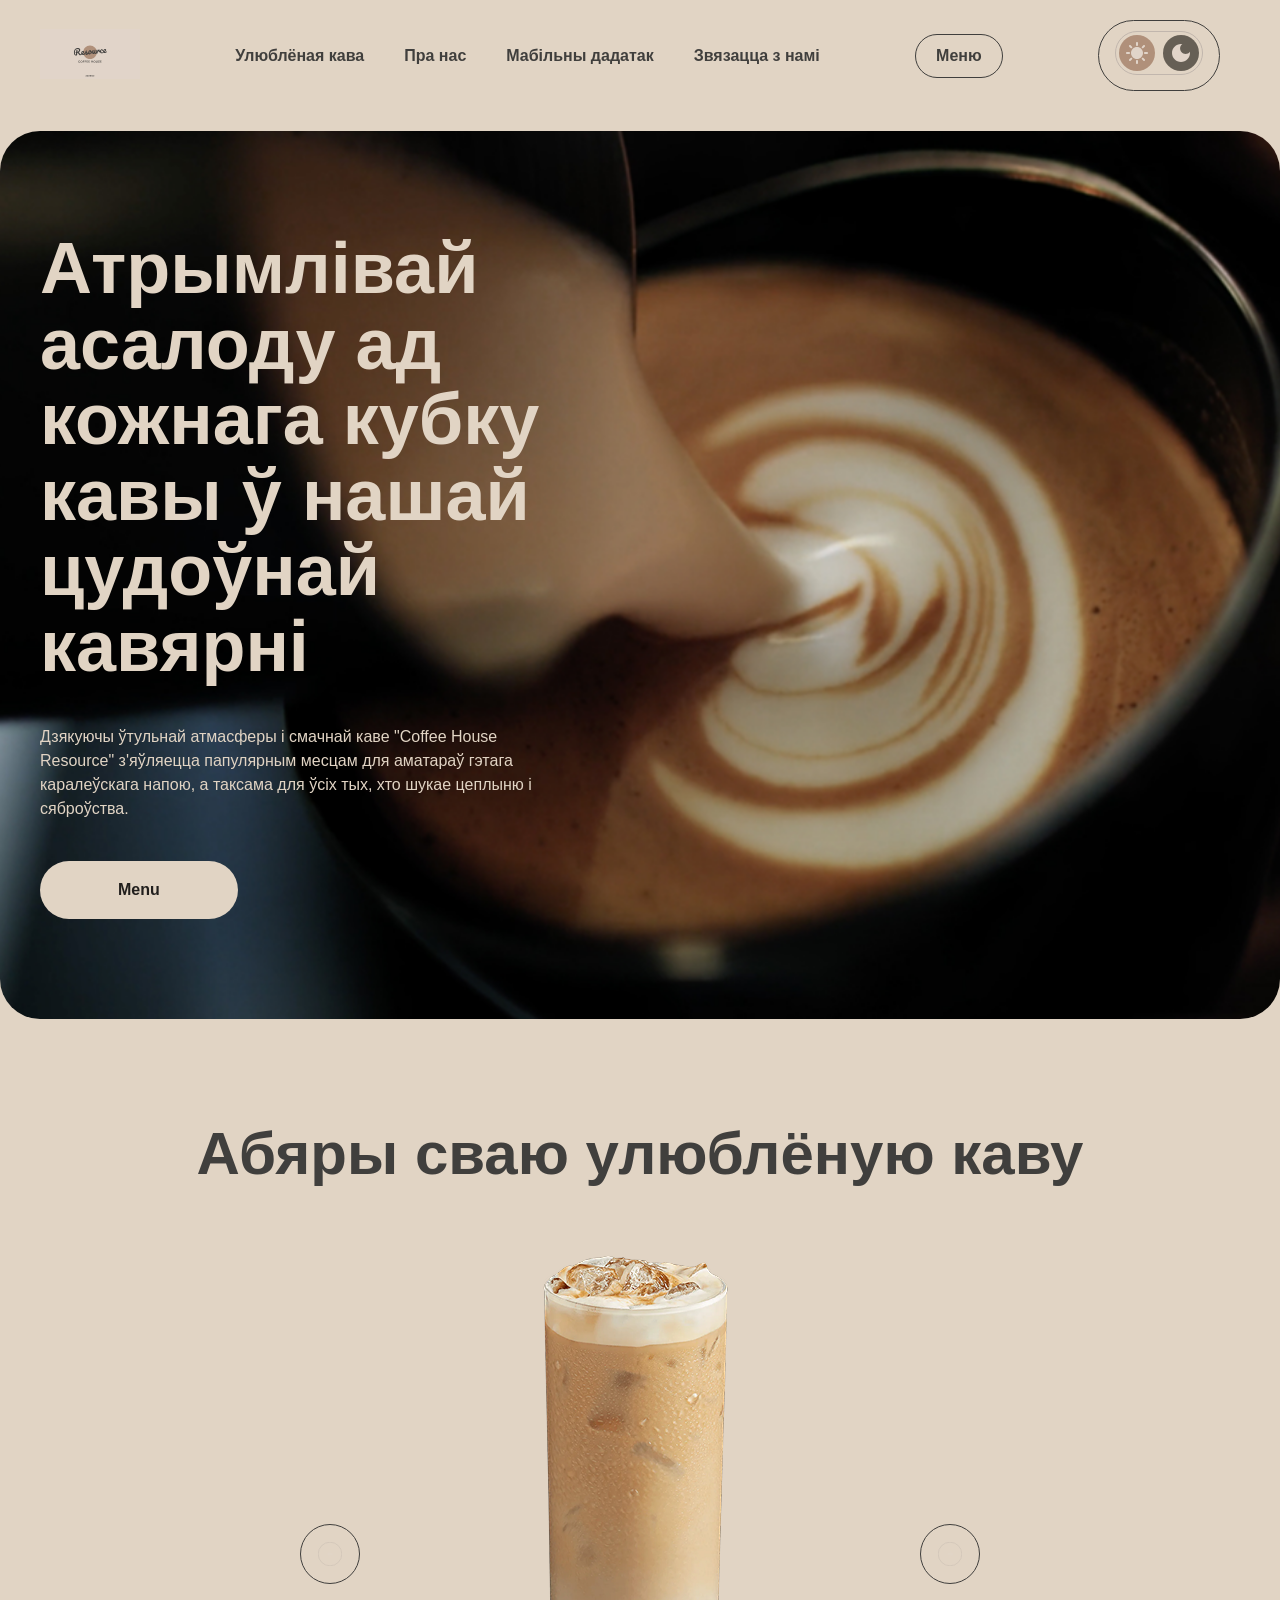
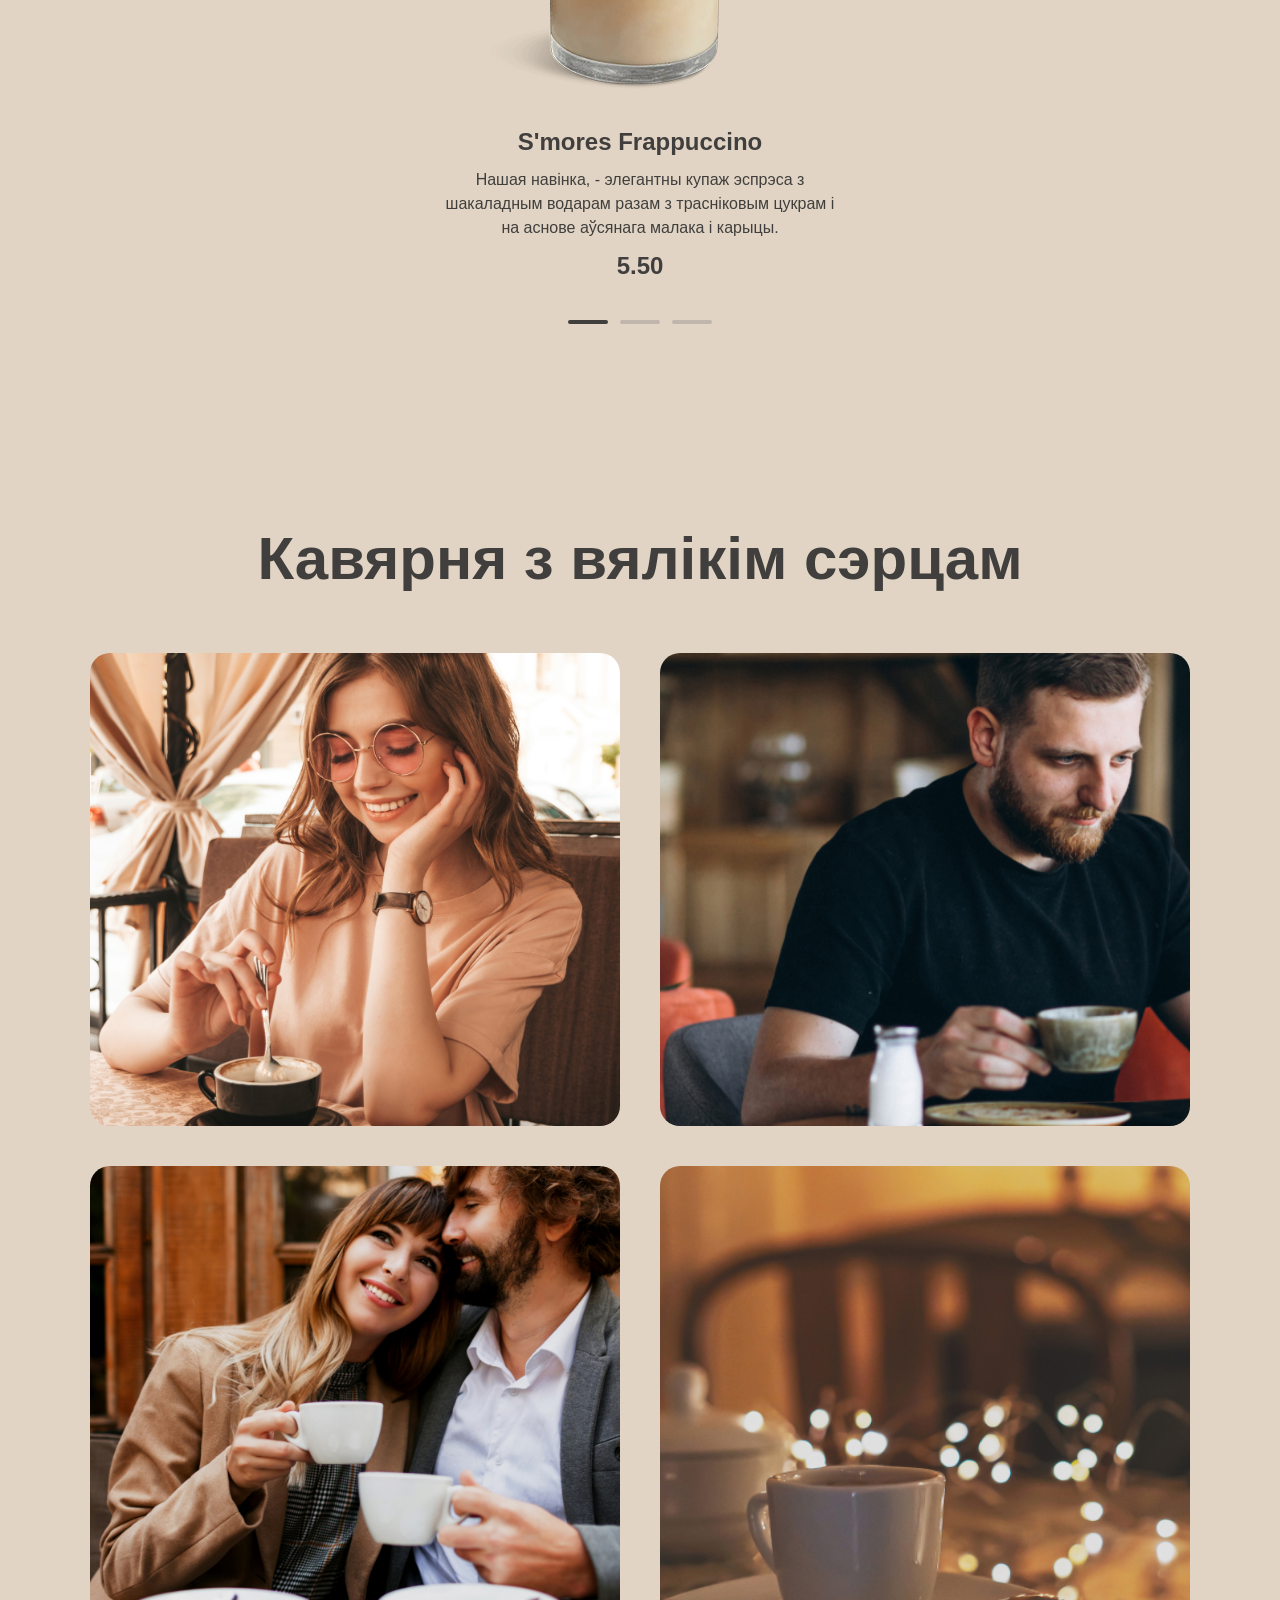
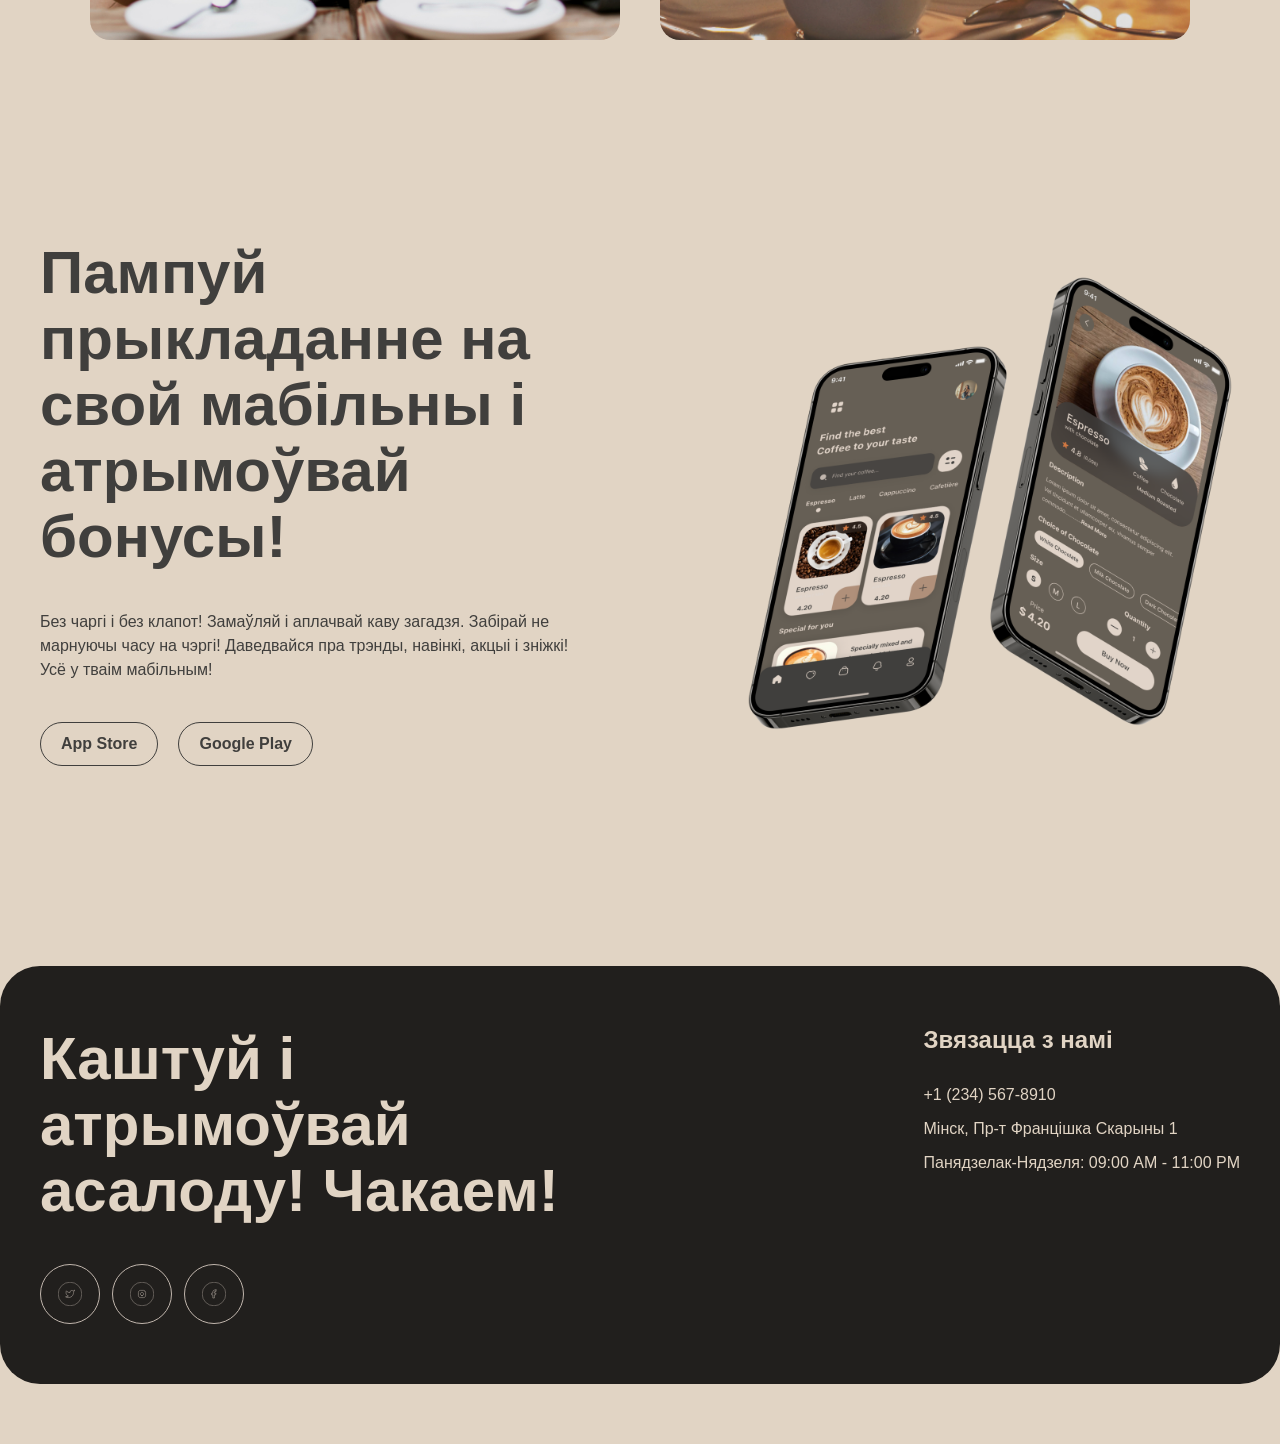
==== index.html @ 083570f4 "feat: replace social button text wiht SVG icons and fix CSS typos" ====
<!DOCTYPE html>
<html lang="be">
<head>
    <meta charset="UTF-8">
    <meta name="viewport" content="width=device-width, initial-scale=1.0">
    <title>Coffe House</title>
    <link rel ="stylesheet" href="css/style.css">
    <link rel="icon" href="assets/favicon.svg" type="image/svg+xml">
</head>

<body>
    <header class="header">
        <div class="header__container">
            <a href="index.html" class="header__logo">
                <img src="assets/logo.svg" alt="Logo Coffee House">
            </a>

            <nav class="header__nav">
                <ul class="header__menu">
                    <li><a href="index.html#favorite-coffee">Улюблёная кава</a></li>
                    <li><a href="index.html#about">Пра нас</a> </li>
                    <li><a href="index.html#mobile-app">Мабільны дадатак</a></li>
                    <li><a href="index.html#contacts">Звязацца з намі</a></li>

                </ul>
            </nav>
            <!-- <button id="theme-toggle" class="header__theme-btn" aria-label="Змена тэмы">🌓</button> -->
            <a href="catalog.html" class="header__menu-btn">Меню</a>

            <div class="header__controls">
                <button id="theme-toggle" class="header__theme-btn" aria-label="Змена тэмы" aria-pressed="false">
                    
                        <img src="assets/theme-switch.svg" alt="" aria-hidden="true">
                
                </button>

                <button class="header__burger-btn" aria-label="Адкрыць меню">
                    <span></span>
                </button>
            </div>
        
        </div>

    </header>

    <main>
        <section class="hero" id="hero">
            <div class="hero__container">
                <div class="hero__content">
                    <h1 class="hero__title">
                    Атрымлівай асалоду ад кожнага кубку кавы ў нашай цудоўнай кавярні   
                    </h1>
                    <p class="hero__text">Дзякуючы ўтульнай атмасферы і смачнай каве "Coffee House Resource" з'яўляецца папулярным месцам для аматараў гэтага каралеўскага напою, а таксама для ўсіх тых, хто шукае цеплыню і сяброўства.</p>
                    <a href="catalog.html" class="hero__btn">Menu</a>
                </div>
            
            </div>
        </section>

        <section class="slider-section" id="favorite-coffee">
            <div class="slider__container">
                <h2 class="slider__main-title">Абяры сваю улюблёную каву</h2>
                <div class="slider__wrapper">
                    <button class="slider__arrow slider__arrow-left" id="prev-slide" aria-label="Назад">
                        <img src="assets/arrow-left.svg" alt="Назад">
                    </button>
                    <div class="slider__window">
                        <div class="slider__track">
                            <div class="slider__item">
                                <div class="slider__img-wrap">
                                    <img src="assets/coffee-1.png" alt="S'mores Frappuccino">
                                </div>
                                <h3 class="slider__title">S'mores Frappuccino</h3>
                                <p class="slider__text">Нашая навінка, - элегантны купаж эспрэса з шакаладным водарам разам з трасніковым цукрам і на аснове аўсянага малака і карыцы.</p>
                                <span class="slider__price">5.50</span>
                            </div>
                        </div>
                    </div>
                    <button class="slider__arrow slider__arrow-right" id="next-slide" aria-label="Наперад">
                    <img src="assets/arrow-right.svg" alt="Наперад">   
                    </button>
                </div>

                    <div class="slider__pagination">
                        <span class="slider__dot active"></span>
                        <span class="slider__dot"></span>
                        <span class="slider__dot"></span>
                    </div>


            </div>
        </section>
        <section class="about-section" id="about">
            <div class="about__container">
                <h2 class="about__title">
                    Кавярня з вялікім сэрцам
                </h2>
                <div class="about__grid">
                    <div class="about__img-wrap">
                        <img src="assets/box.jpg" alt="Дзяўчына размешвае каву">
                    </div>
                    <div class="about__img-wrap about__img-wrap--shifted">
                        <img src="assets/box-1.jpg" alt="Малады чалавек п'е каву">
                    </div>
                    <div class="about__img-wrap about__img-wrap--shifted">
                        <img src="assets/box-2.jpg" alt="Пара п'е каву">
                    </div>
                    <div class="about__img-wrap">
                    <img src="assets/box-3.jpg" alt="Кубак кавы на стале і ліхтарыкі">
                    </div>
                                </div>
            </div>
        </section>
        <section class="apps-section" id="mobile-app">
            <div class="apps__container">
                <div class="apps__content">
                    <h2 class="apps__title">
                        Пампуй прыкладанне на свой мабільны і атрымоўвай бонусы!
                    </h2>
                    <p class="apps__text">
                        Без чаргі і без клапот! Замаўляй і аплачвай каву загадзя. Забірай не марнуючы часу на чэргі! Даведвайся пра трэнды, навінкі, акцыі і зніжкі! Усё у тваім мабільным! 
                    </p>
                    <div class="apps__buttons">
                    <a href="https://apple.com" target="_blank" class="apps__market-btn">App Store</a>
                    <a href="https://google.com" target="_blank" class="apps__market-btn">Google Play</a> 
                    </div>

                </div>
                <div class="apps__img-wrap">
                    <img src="assets/mobile.png" alt="Мабільнае прыкладанне">
                </div>



            </div>    
        </section>
    </main>

<footer class="footer" id="contacts">
    <div class="footer__container">
       <div class="footer__content">
        <h2 class="footer__title">Каштуй і атрымоўвай асалоду! Чакаем!</h2>
        <div class="footer__socials">
            <a href="https://twitter.com" target="_blank" class="footer__social-btn" aria-label="Twitter">
                <img src="assets/buttons/twitter.svg" alt="" aria-hidden="true">
            </a>
            <a href="https://instagram.com" target="_blank" class="footer__social-btn" aria-label="Instagram">
                <img src="assets/buttons/instagram.svg" alt="" aria-hidden="true">
            </a>
        </a>
            <a href="https://facebook.com" target="_blank" class="footer__social-btn" aria-label="Facebook">
                <img src="assets/buttons/facebook.svg" alt="" aria-hidden="true">
             </a> 
        </div>
       </div>
       <div class="footer__contacts">
        <h3 class="footer__contacts-title">Звязацца з намі</h3>
        <ul class="footer__list">
            <li><a href="tel:+12345678910" class="footer__link"> +1 (234) 567-8910</a></li>
            <li><a href="https://maps.google.com/" target="_blank" class="footer__link">Мінск, Пр-т Францішка Скарыны 1</a></li>
            <li><span class="footer__link-text">Панядзелак-Нядзеля: 09:00 AM - 11:00 PM</span></li>

        </ul>

       </div>
        
    </div>
</footer>    

    
    

<script src="js/theme.js"></script>
</body>
</html>
---- css/style.css ----
*{
    margin: 0;
    padding: 0;
    box-sizing: border-box;
}

a{
    text-decoration: none;
    color: inherit;
}

li {
    list-style: none;
}

html {
    scroll-behavior: smooth;
}

body {
    font-family: Arial, sans-serif;
    background-color: #e1d4c4;
    color: #403F3D;
}

.header__controls {
    display: flex;
    align-items: center;
    gap: 12px;
}


.header__container {
    max-width: 1440px;
    margin: 0 auto;
    padding: 20px 40px;
    display: flex;
    justify-content: space-between;
    align-items: center;
}

.header__logo img {
    width: 100px !important;
    height: auto !important;
}

.header__menu {
    display: flex;
    gap: 40px;
}

.header__logo img {
    width: 100px;
    height: 60px;
    object-fit: contain;
}

.header__menu a {
    font-weight: bold;
    color: #403F3D;
    font-size: 16px;
    transition: color 0.5s ease;
}

.header__menu a:hover {
    color: #B9A389;
}

.header__menu-btn {
    padding: 12px 20px;
    border: 1px solid #403F3D;
    border-radius: 100px;
    color: #403F3D;
    font-size: 16px;
    font-weight: bold;
    transition: background-color 0.5s ease, color 0.5s;
}

.header__menu-btn:hover {
    background-color: #403F3D;
    color: #FFFFFF;
}

.hero {
    margin-top: 20px;
}

.hero__title {
    font-size: 72px;
    color: #E1D4C4;
    line-height: 105%;
    margin-bottom: 40px;
}

.hero__text {
    font-size: 16px;
    color: #E1D4C4;
    line-height: 150%;
    margin-bottom: 40px;

}

.hero__btn {
    display: inline-block;
    padding: 20px 78px;
    background-color: #E1D4C4;
    color: #211F1D;
    font-weight: bold;
    border-radius: 100px;
    transition: background-color 0.3s;
}

.hero__btn:hover {
    background-color: #B9A389;
}

.hero__img-block img {
    max-width: 100%;
    height: auto;
    display: block;
}

.hero__container {
    max-width: 1440px;
    margin: 0 auto;
    padding: 100px 40px;
    background-image: url('../assets/hero.png');
    background-position: center;
    background-size: cover;
    background-repeat: no-repeat;
    border-radius: 40px;
}

.hero__content {
    max-width: 530px;
    position: relative;
    z-index: 2;

}

.hero__img-block {
    display: none;
}

.slider-section {
    padding: 100px 0;
}

.slider__container {
    max-width: 1440px;
    margin: 0 auto;
    padding: 0 40px;
    display: flex;
    flex-direction: column;
    align-items: center;
}

.slider__main-title {
    font-size: 60px;
    color: #403F3D;
     text-align: center;
    margin-bottom: 40px;
}

.slider__wrapper {
    display: flex;
    align-items: center;
    justify-content: center;
    gap: 40px;
     width: 100%;
    margin-bottom: 40px;
}

.slider__arrow {
    width: 60px;
    height: 60px;
    border: 1px solid #403F3D;
    border-radius: 50%;
    background-color: transparent;
    display: flex;
    align-items: center;
    justify-content: center;
    cursor: pointer;
    transition: background-color 0.3s, border-color 0.3s;
}

.slider__arrow img {
    width: 24px;
    height: 24px;
}

.slider__arrow:hover {
    background-color: #403F3D;
    border-color: #403F3D;
}

.slider__arrow:hover img {
    filter: invert(1);
}

.slider__window {
     max-width: 480px;
     overflow: hidden;
}

.slider__item {
    display: flex;
    flex-direction: column;
    align-items: center;
    text-align: center;
}

.slider__img-wrap img {
    max-width: 100%;
    height: auto;
    margin-bottom: 20px;
    display: block;
}

.slider__title {
    font-size: 24px;
    color: #403F3D;
    margin-bottom: 12px;
}

.slider__text {
    font-size: 16px;
    color: #403F3D;
    line-height: 150%;
    margin-bottom: 12px;
    max-width: 400px;
}

.slider__price {
    font-size: 24px;
    font-weight: bold;
    color: #403F3D;
}

.slider__pagination {
    display: flex;
    gap: 12px;
}

.slider__dot {
    width: 40px;
    height: 4px;
    background-color: #C1B6AD;
     border-radius: 100px;
    transition: background-color 0.3s;
}

.slider__dot.active {
    background-color: #403F3D;
}

.about-section {
    padding: 100px 0;
}

.about__container {
    max-width: 1440px;
    margin: 0 auto;
    padding: 0 40px;
    display: flex;
    flex-direction: column;
    align-items: center;
}

.about__title {
    font-size: 60px;
    color: #403F3D;
    text-align: center;
    max-width: 800px;
    margin-bottom: 60px;
}

.about__grid {
    display: grid;
    grid-template-columns: repeat(2, 1fr);
    gap: 40px;
    width: 100%;
    max-width: 1100px;
}

.about__img-wrap {
    width: 100%;
    overflow: hidden;
    border-radius: 20px;
}

.about__img-wrap img {
    width: 100%;
    height: 100%;
    object-fit: cover;
    display: block;
    transition: transform 0.5s ease;
}

.about__img-wrap:hover img {
    transform: scale(1.05);
}

.apps-section {
    padding: 100px 0;
}

.apps__container {
    max-width: 1440px;
    margin: 0 auto;
    padding: 0 40px;
    display: flex;
    justify-content: space-between;
    align-items: center;
    gap: 40px;
}

.apps__content {
    max-width: 530px;
}

.apps__title {
    font-size: 60px;
    color: #403F3D;
    line-height: 110%;
    margin-bottom: 40px;
}

.apps__text {
    font-size: 16px;
    color: #403F3D;
    line-height: 150%;
    margin-bottom: 40px;
}


.apps__buttons {
    display: flex;
    gap: 20px;
}

.apps__market-btn {
    display: inline-flex;
    align-items: center;
    padding: 12px 20px;
    border: 1px solid #403F3D;
    border-radius: 100px;
    font-size: 16px;
    font-weight: bold;
    color: #403F3D;
    transition: background-color 0.3s, color 0.3s;
}

.apps__market-btn:hover {
    background-color: #403F3D;
    color: #FFFFFF;
}

.apps__img-wrap {
    flex: 1;
    display: flex;
    justify-content: flex-end;
}

.apps__img-wrap img {
    max-width: 100%;
    max-height: 500px;
    height: auto;
    object-fit: contain;
}

.footer {
    padding: 100px 0 60px;
}

.footer__container {
    max-width: 1440px;
    margin: 0 auto;
    padding: 60px 40px;
    background-color: #211F1D;
    border-radius: 40px;
    display: flex;
    justify-content: space-between;
    gap: 40px;
}

.footer__content {
    max-width: 530px;
}

.footer__title {
    font-size: 60px;
    color: #E1D4C4;
    line-height: 110%;
    margin-bottom: 40px;
}

.footer__socials {
    display: flex;
    gap: 12px;
}

.footer__social-btn {
    width: 60px;
    height: 60px;
    border: 1px solid #C1B6AD;
    border-radius: 50%;
    display: flex;
    align-items: center;
    justify-content: center;
    color: #E1D4C4;
    font-weight: bold;
    transition: background-color 0.3s, color 0.3s;
}

.footer__social-btn:hover {
    background-color: #E1D4C4;
    color: #211F1D;
}

.footer__contacts {
    max-width: 400px;
}

.footer__contacts-title {
    font-size: 24px;
    color: #E1D4C4;
    margin-bottom: 32px;
}

.footer__list {
    display: flex;
    flex-direction: column;
    gap: 16px;
}

.footer__link, .footer__link-text {
    font-size: 16px;
    color: #E1D4C4;
    transition: color 0.3s;
}

.footer__link:hover {
    color: #B9A389;
}

body.dark-theme {
    background-color: #211F1D !important;
}

body.dark-theme .slider-section,
body.dark-theme .about-section,
body.dark-theme .apps-section,
body.dark-theme .footer {
    background-color: #211F1D !important;
}

body.dark-theme .slider__main-title,
body.dark-theme .slider__title,
body.dark-theme .slider__text,
body.dark-theme .slider__price,
body.dark-theme .about__title,
body.dark-theme .apps__title,
body.dark-theme .apps__text,
body.dark-theme .header__menu a {
    color: #E1D4C4 !important;
}

.header__theme-btn {
    background: transparent;
    border: 1px solid #403F3D;
    border-radius: 100px;
    padding: 10px 16px;
    cursor: pointer;
    font-size: 18px;
    margin-right: 20px;
    transition: background-color 0.3s;
}

.header__burger-btn {
    display: none;
}

.header__theme-btn:hover {
    background-color: #f0f0f0;
}

.dark-theme .header__menu-btn {
    border-color: #C1B6AD;
    color: #E1D4C4;

}

.dark-theme .header__menu-btn:hover {
    background-color: #E1d4c4;
    color: #403f3d;

}

.dark-theme .header__theme-btn {
    border-color: #c1b6aD;

}

.dark-theme .header__theme-btn:hover {
    background-color: #E1D4C4
}

.dark-theme .hero__btn {
    background-color: #E1D4C4;
    color: #403F3D;
}

.dark-theme .hero__btn:hover {
    background-color: #B0907A;
}

.dark-theme .slider__arrow {
    border-color: #C1B6AD;
}

.dark-theme .slider__arrow:hover {
    background-color: #C1B6AD;
}
    
.dark-theme .slider__arrow:hover img {
    filter: invert(0);
}

.dark-theme .slider__dot {
    background-color: #665F55;

}

.dark-theme .slider__dot.active {
    background-color: #c1b6ad;

}

.dark-theme .apps__market-btn {
    border-color: #c1b6ad;
    color: #e1d4c4;
}

.dark-theme .apps__market-btn:hover {
    background-color: #e1d4c4;
    color: #403f3d;
}

.dark-theme .footer__social-btn {
    border-color: #c1b6ad;

}

.dark-theme .footer__social-btn:hover {
    background-color: #c1b6ad;
    color: #403f3d;
}

.footer__social-btn img {
    width: 24px;
    height: 24px;
    display: block;
}

.footer__social-btn:hover img {
    filter: brightness(0) saturate(100%);
}


@media (max-width: 1024px) {
    .hero__title {
        font-size: 56px;
    }
    .slider__main-title,
    .about__title,
    .apps__title,
    .footer__title {
        font-size: 48px;
    }
    .hero__container {
        padding: 80px 32px;
    }
    .about__grid {
        gap: 24px;
    }
}

@media (max-width: 768px) {
    .header__menu,
    .header__menu-btn {
        display: none;
    }

    .header__burger-btn {
        display: flex;
        flex-direction: column;
        justify-content: center;
        align-items: center;
        width: 44px;
        height: 44px;
        background: transparent;
        border: 1px solid #403f3d;
        border-radius: 50%;
        cursor: pointer;
        padding: 0;
        gap: 4px;
    }

    .header__burger-btn span,
    .header__burger-btn::before,
    .header__burger-btn::after {
        content: "";
        width: 20px;
        height: 2px;
        background-color: #403f3d;
        transition: background-color 0.3s;
    }

    .dark-theme .header__burger-btn {
        border-color: #c1b6ad;
    }

    .dark-theme .header__burger-btn span,
    .dark-theme .header__burger-btn::before,
    .dark-theme .header__burger-btn::after {
        background-color: #c1b6ad;
    }
    .hero__container {
        padding: 60px 24px;
        border-radius: 24px;
    }

    .hero__title {
        font-size: 40px;
        margin-bottom: 24px;

    }

    .hero__text {
        font-size: 15px;

    }
    .slider__wrapper {
        gap: 16px;
    }

    .slider__arrow {
        width: 48px;
        height: 48px;
    }

    .slider__main-title,
    .about__title,
    .apps__title,
    .footer__title {
        font-size: 34px;
        margin-bottom: 24px;

    }

    .about__grid {
        grid-template-columns: 1fr;
        gap: 16px;
    }

    .apps__container {
        flex-direction: column;
        align-items: stretch;
        text-align: center;
    }

    .apps__img-wrap {
        justify-content: center;
    }

    .footer__container {
        flex-direction: column;
        padding: 40px 24px;
        border-radius: 24px;
        gap: 32px;
    }

    .footer__title {
        font-size: 30px;
    }

    .footer__social-btn {
        width: 48px;
        height: 48px;
    }
    
   
}


@media (max-width: 480px) {
    .header__container {
        padding: 16px 16px;
    }

    .header__logo img {
        width: 80px;
        height: auto;

    }

    .hero__container {
        padding: 40px 16px;
        border-radius: 16px;
    }

    .hero__title {
        font-size: 28px;
        line-height: 115%;
        margin-bottom: 16px;
    }

    .hero__text {
        font-size: 14px;
        margin-bottom: 24px;

    }

    .hero__btn {
        padding: 14px 32px;
        font-size: 15px;
    }

    .slider__main-title,
    .about__title,
    .apps__title {
        font-size: 26px;
    }

    .slider__wrapper {
        gap: 8px;

    }

    .slider__arrow {
        width: 40px;
        height: 40px;
    }

    .slider__window {
        max-width: 240px;
    }

    .apps__buttons {
        flex-direction: column;
        align-items: stretch;
    }

    .apps__market-btn {
        justify-content: center;
    }

    .footer__container {
        padding: 32px 16px;
        border-radius: 16px;

    }

    .footer__title {
        font-size: 24px
    }

    .footer__socials {
        flex-wrap: wrap;
    }
}

.catalog-nav {
    padding: 40px 0 20px;
}

.catalog-nav__container {
    max-width: 1440px;
    margin: 0 auto;
    padding: 0 40px;

}

.catalog-nav__title {
    font-size: 60px;
    color: #403f3d;
    text-align: center;
    margin-bottom: 40px;
}

.catalog-nav__list {
    display: flex;
    justify-content: center;
    gap: 16px;
    flex-wrap: wrap;
}

.catalog-nav__btn {
    padding: 10px 24px;
    border: 1px solid #403F3D;
    border-radius: 100px;
    color: #403F3D;
    background: transparent;
    font-size: 16px;
    cursor: pointer;
    transition: background-color 0.3s, color 0.3s;
}

.catalog-nav__btn:hover,
.catalog-nav__btn:active {
    background-color: #403F3D;
    color: #e1d4c4;
}

.catalog-content {
    padding: 20px 0 100px;
}

.catalog-content__container {
    max-width: 1440px;
    margin: 0 auto;
    padding: 0 40px;
}

.catalog-grid {
    display: grid;
    grid-template-columns: repeat(4, 1fr);
    gap: 40px;
}

.catalog-card {
    display: flex;
    flex-direction: column;
    border-radius: 20px;
    overflow: hidden;
    cursor: pointer;
    transition: transform 0.3s ease, box-shadow 0.3s ease;

}

.catalog-card:hover {
    transform: translateY(-8px);
    box-shadow: 0 10px 30px rgba(0, 0, 0, 0.15);


}

.catalog-card__img-wrap {
    width: 100%;
    overflow: hidden;
}

.catalog-card__img {
    width: 100%;
    height: 200px;
    object-fit: cover;
    display: block;

}

.catalog-card__info {
    padding: 20px 0;
}

.catalog-card__title {
    font-size: 24px;
    color: #403F3D;
    margin-bottom: 12px;

}

.catalog-card__text {
    font-size: 16px;
    color: #403F3D;
    line-height: 150%;
    margin-bottom: 12px;

}

.catalog-card__price {
    font-size: 24px;
    font-weight: bold;
    color: #403F3D;
}
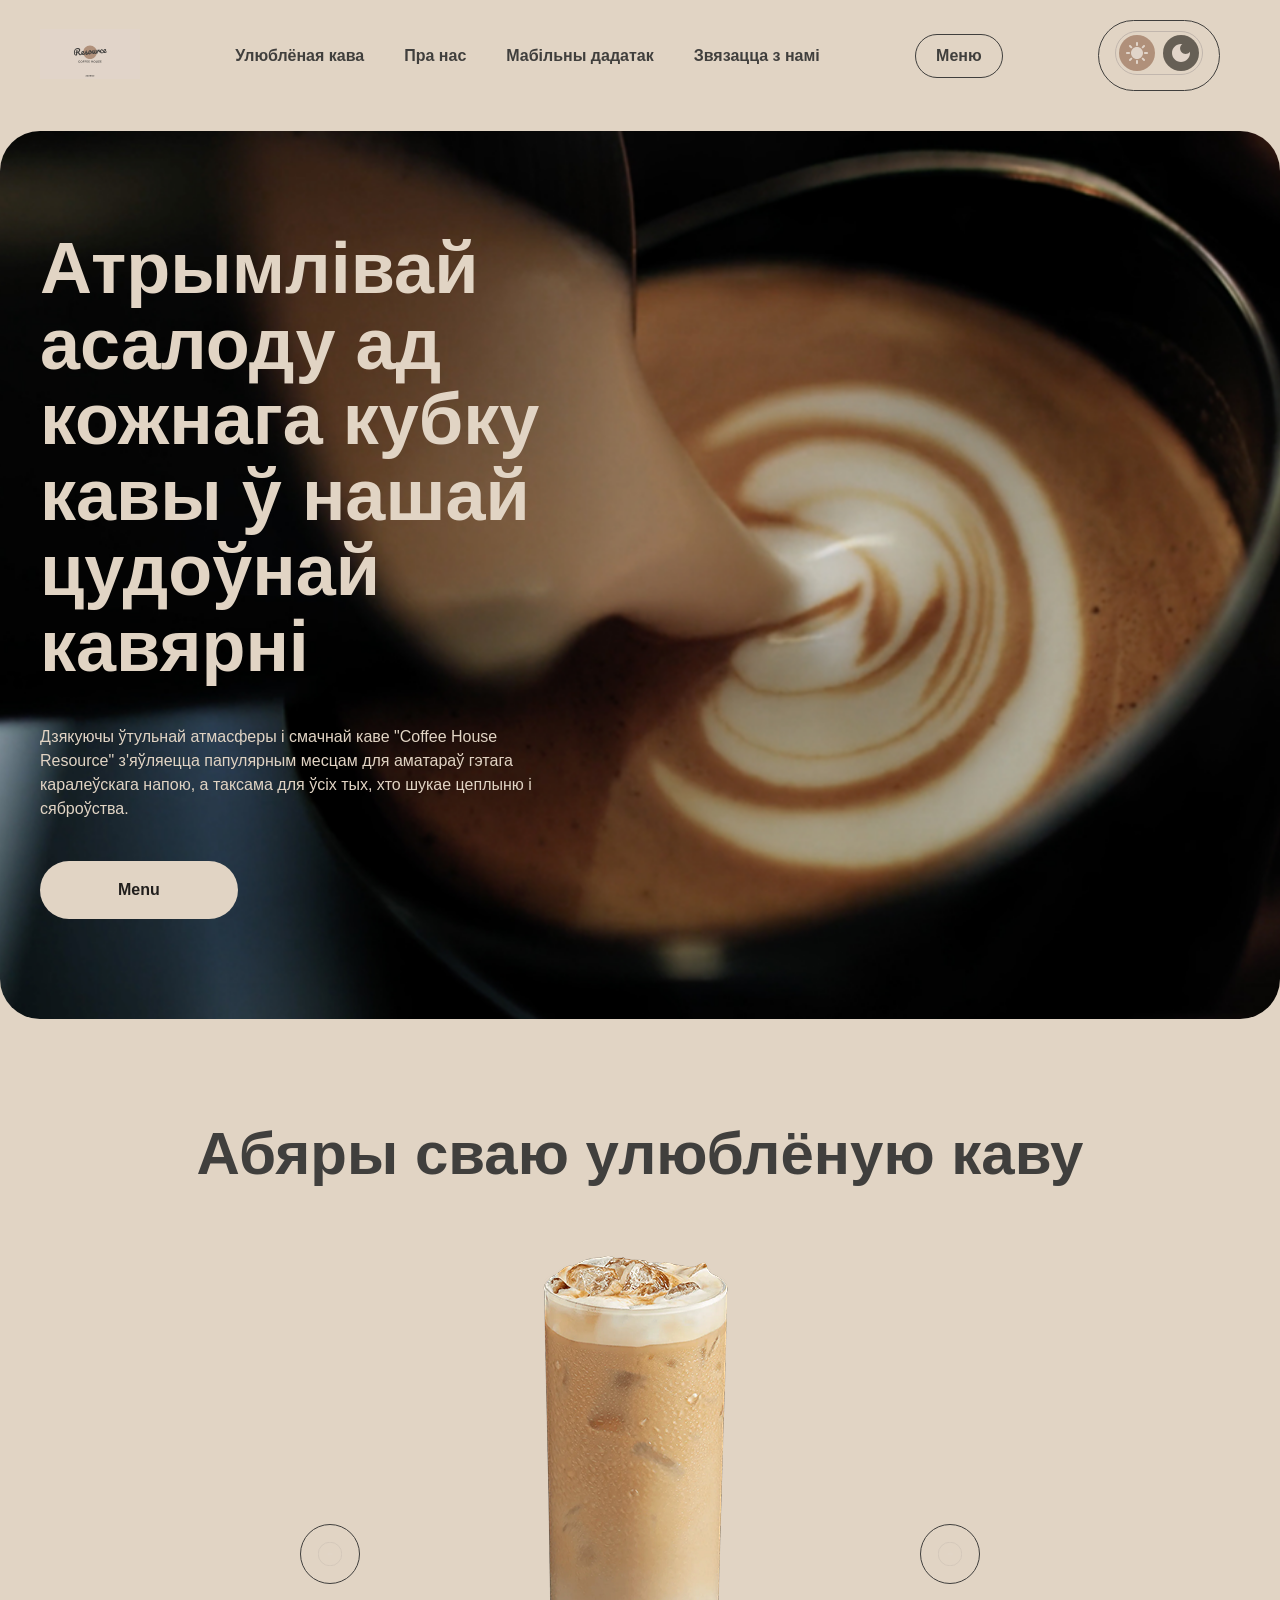
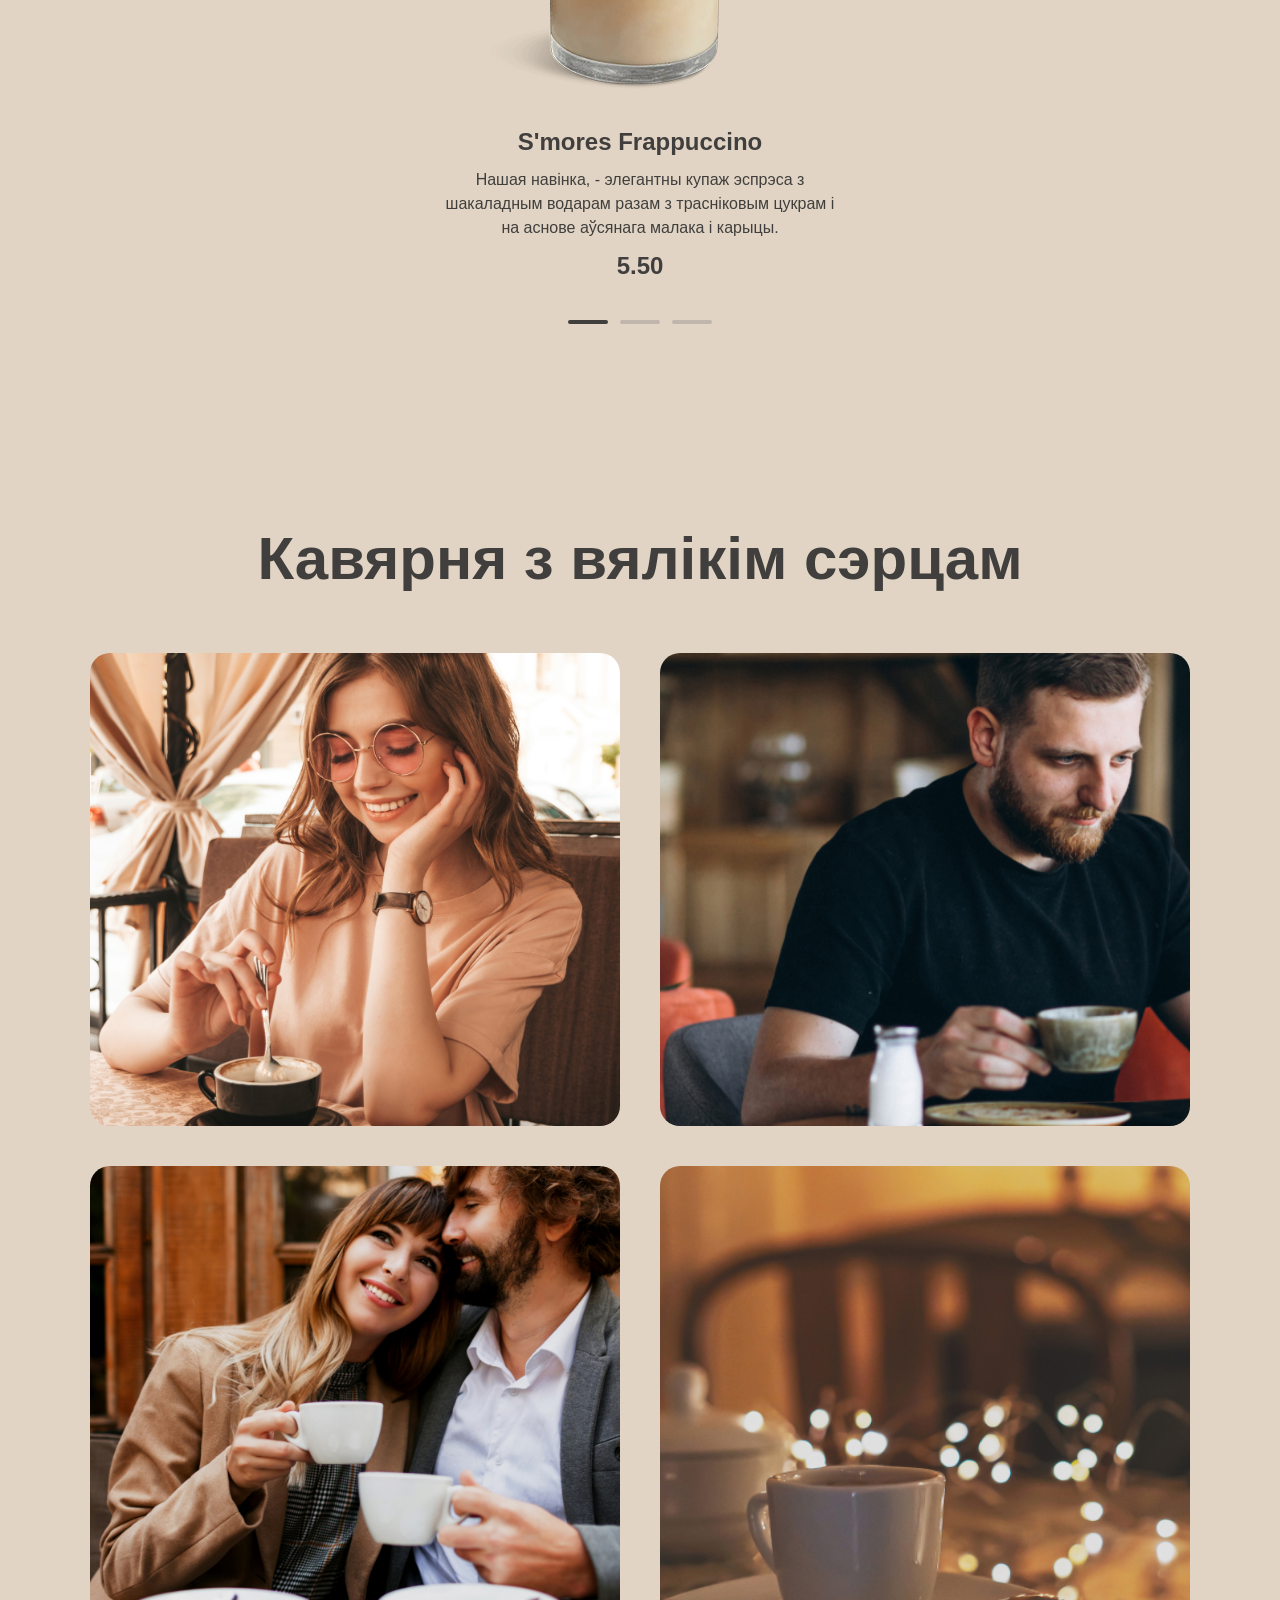
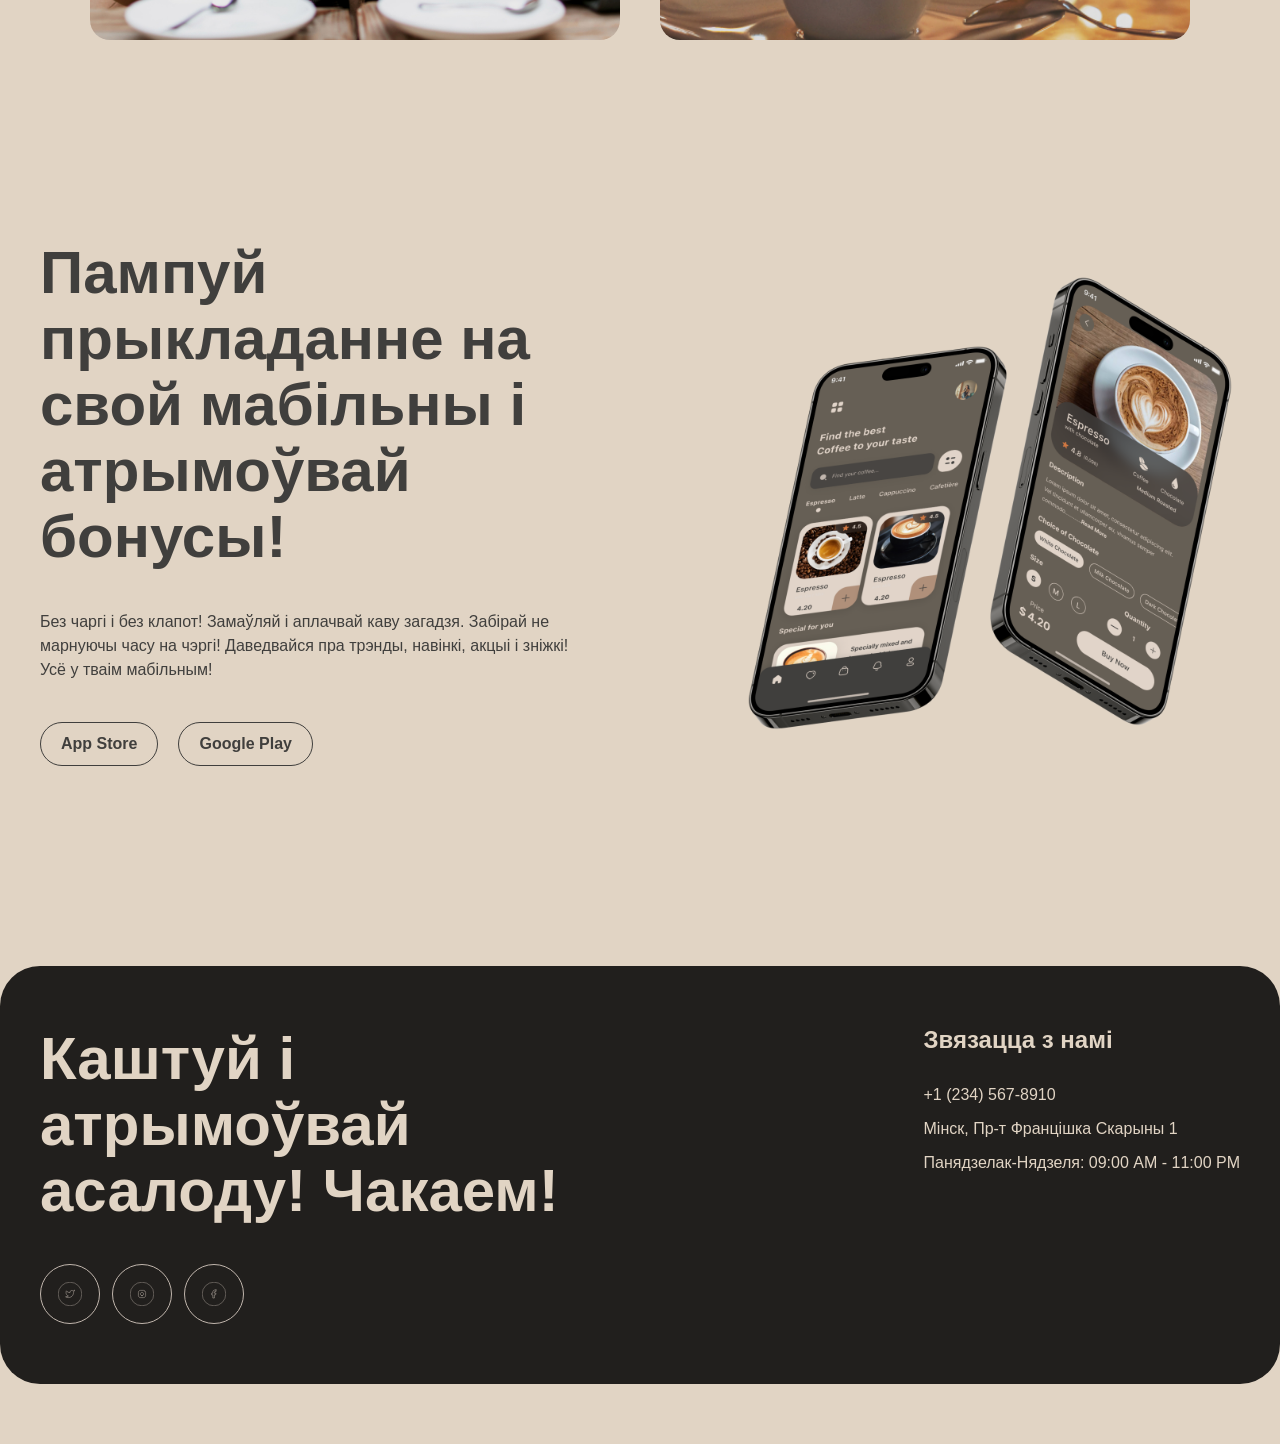
==== commit c772cded: "feat: replace hero background with video" ====
--- a/index.html
+++ b/index.html
@@ -12,7 +12,8 @@
     <header class="header">
         <div class="header__container">
             <a href="index.html" class="header__logo">
-                <img src="assets/logo.svg" alt="Logo Coffee House">
+                <img src="assets/logo.svg" alt="Logo Coffee House" class="header__logo-light">
+                <img src="assets/logo-dark.svg" alt="" aria-hidden="true" class="header__logo-dark">
             </a>
 
             <nav class="header__nav">
@@ -46,6 +47,9 @@
     <main>
         <section class="hero" id="hero">
             <div class="hero__container">
+                <video class="hero__video" autoplay muted loop playsinline poster="assets/hero.png">
+                    <source src="assets/video/video-coffee.mp4" type="video/mp4">
+                </video>
                 <div class="hero__content">
                     <h1 class="hero__title">
                     Атрымлівай асалоду ад кожнага кубку кавы ў нашай цудоўнай кавярні   
@@ -147,7 +151,7 @@
             <a href="https://instagram.com" target="_blank" class="footer__social-btn" aria-label="Instagram">
                 <img src="assets/buttons/instagram.svg" alt="" aria-hidden="true">
             </a>
-        </a>
+        
             <a href="https://facebook.com" target="_blank" class="footer__social-btn" aria-label="Facebook">
                 <img src="assets/buttons/facebook.svg" alt="" aria-hidden="true">
              </a> 
--- a/css/style.css
+++ b/css/style.css
@@ -40,19 +40,28 @@
 }
 
 .header__logo img {
-    width: 100px !important;
-    height: auto !important;
-}
+    width: 100px;
+    height: auto;
+   
+}
+
+.header__logo-dark {
+    display: none;
+
+}
+
+.dark-theme .header__logo-light {
+    display: none;
+}
+
+.dark-theme .header__logo-dark {
+    display: block;
+}
+
 
 .header__menu {
     display: flex;
     gap: 40px;
-}
-
-.header__logo img {
-    width: 100px;
-    height: 60px;
-    object-fit: contain;
 }
 
 .header__menu a {
@@ -124,11 +133,23 @@
     max-width: 1440px;
     margin: 0 auto;
     padding: 100px 40px;
-    background-image: url('../assets/hero.png');
-    background-position: center;
-    background-size: cover;
-    background-repeat: no-repeat;
+    position: relative;
+    overflow: hidden;
     border-radius: 40px;
+    min-height: 640px;
+    display: flex;
+    align-items: center;
+   
+}
+
+.hero__video {
+    position: absolute;
+    top: 0;
+    left: 0;
+    width: 100%;
+    height: 100%;
+    object-fit: cover;
+    z-index: 1;
 }
 
 .hero__content {
@@ -832,8 +853,6 @@
 .catalog-card {
     display: flex;
     flex-direction: column;
-    border-radius: 20px;
-    overflow: hidden;
     cursor: pointer;
     transition: transform 0.3s ease, box-shadow 0.3s ease;
 
@@ -853,42 +872,50 @@
 
 .catalog-card__img {
     width: 100%;
-    height: 200px;
+    height: 220px;
     object-fit: cover;
     display: block;
+    border-radius: 40px;
 
 }
 
 .catalog-card__info {
-    padding: 20px 0;
+    padding: 16px 20px 20px;
+    display: flex;
+    flex-direction: column;
+    gap: 8px;
+    flex: 1;
 }
 
 .catalog-card__title {
-    font-size: 24px;
-    color: #403F3D;
-    margin-bottom: 12px;
+    font-size: 22px;
+    color: #403F3D;
+    margin: 0;
+    font-weight: 600;
 
 }
 
 .catalog-card__text {
-    font-size: 16px;
-    color: #403F3D;
-    line-height: 150%;
-    margin-bottom: 12px;
+    font-size: 15px;
+    color: #403F3D;
+    line-height: 140%;
+    margin: 0;
+    flex: 1;
 
 }
 
 .catalog-card__price {
-    font-size: 24px;
+    font-size: 22px;
     font-weight: bold;
     color: #403F3D;
-}
-
-
-
-
-
-
-
-
-
+    margin-top: auto;
+}
+
+
+
+
+
+
+
+
+
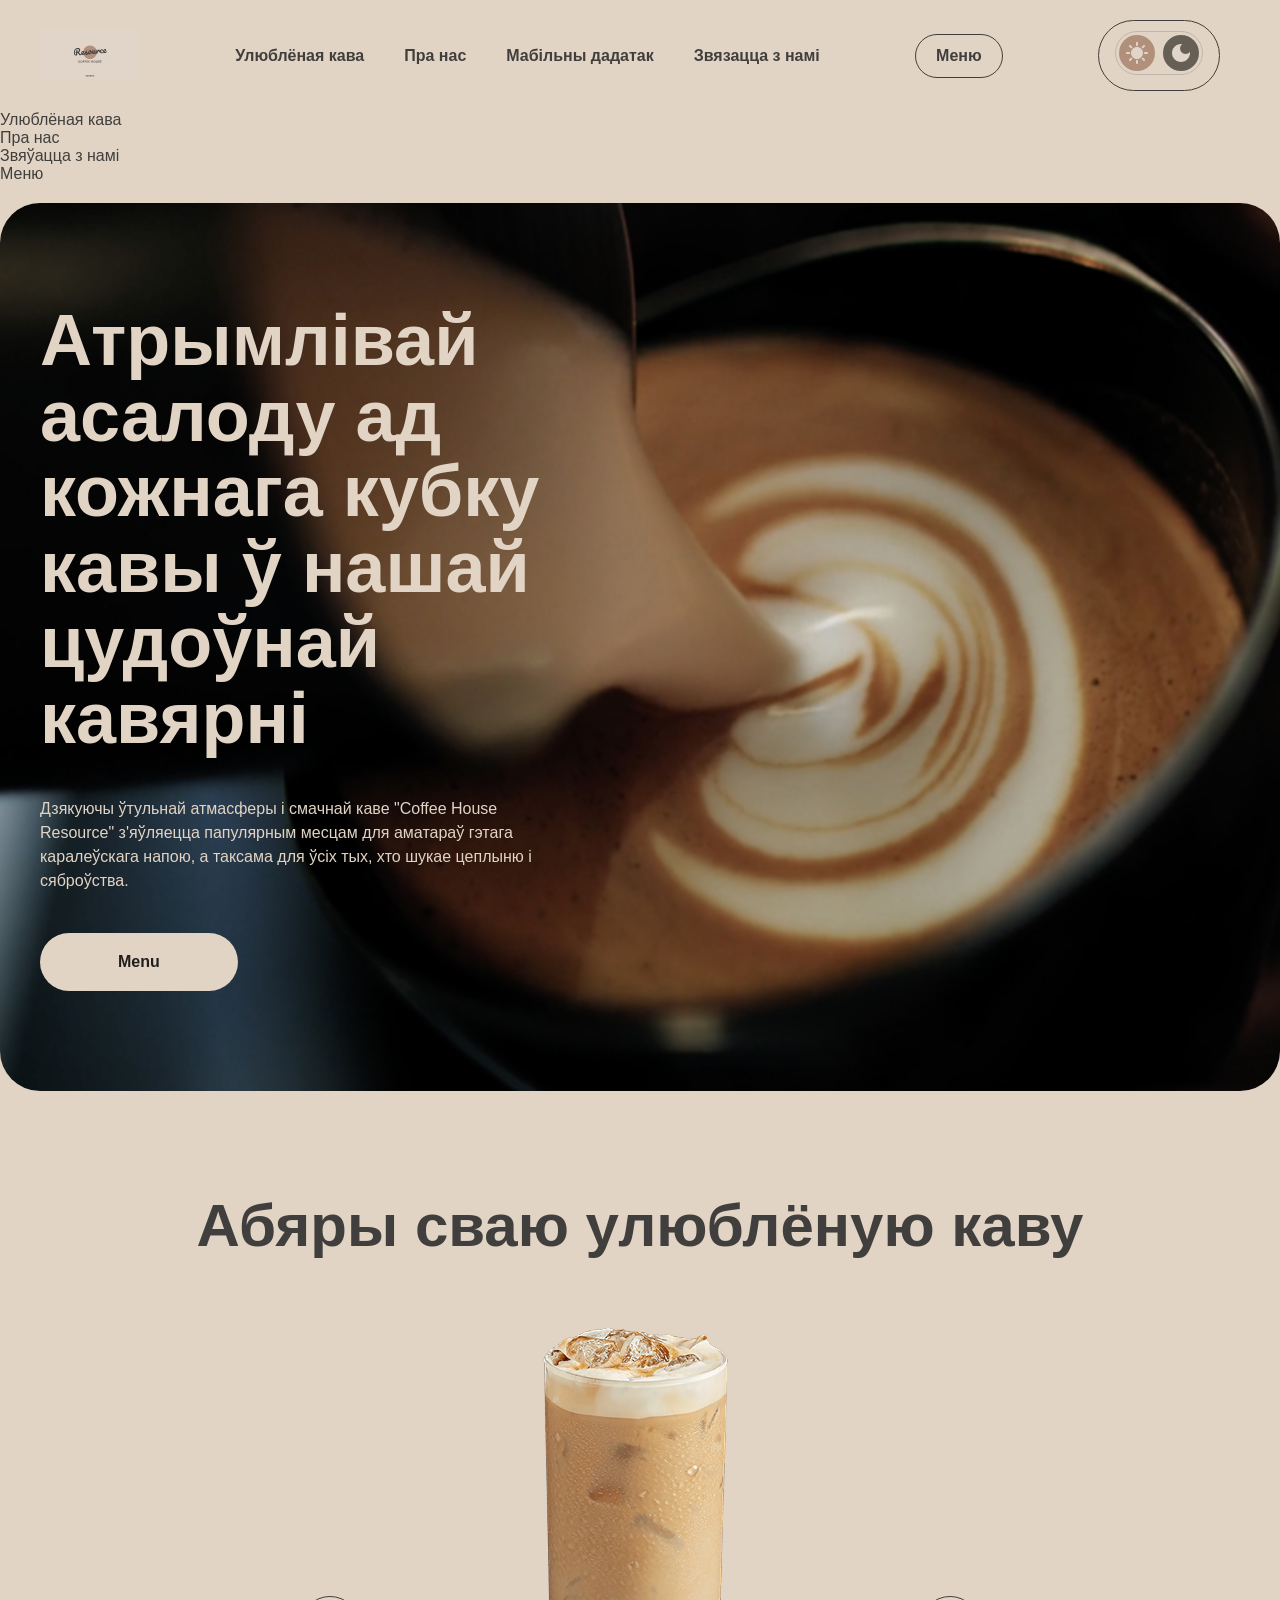
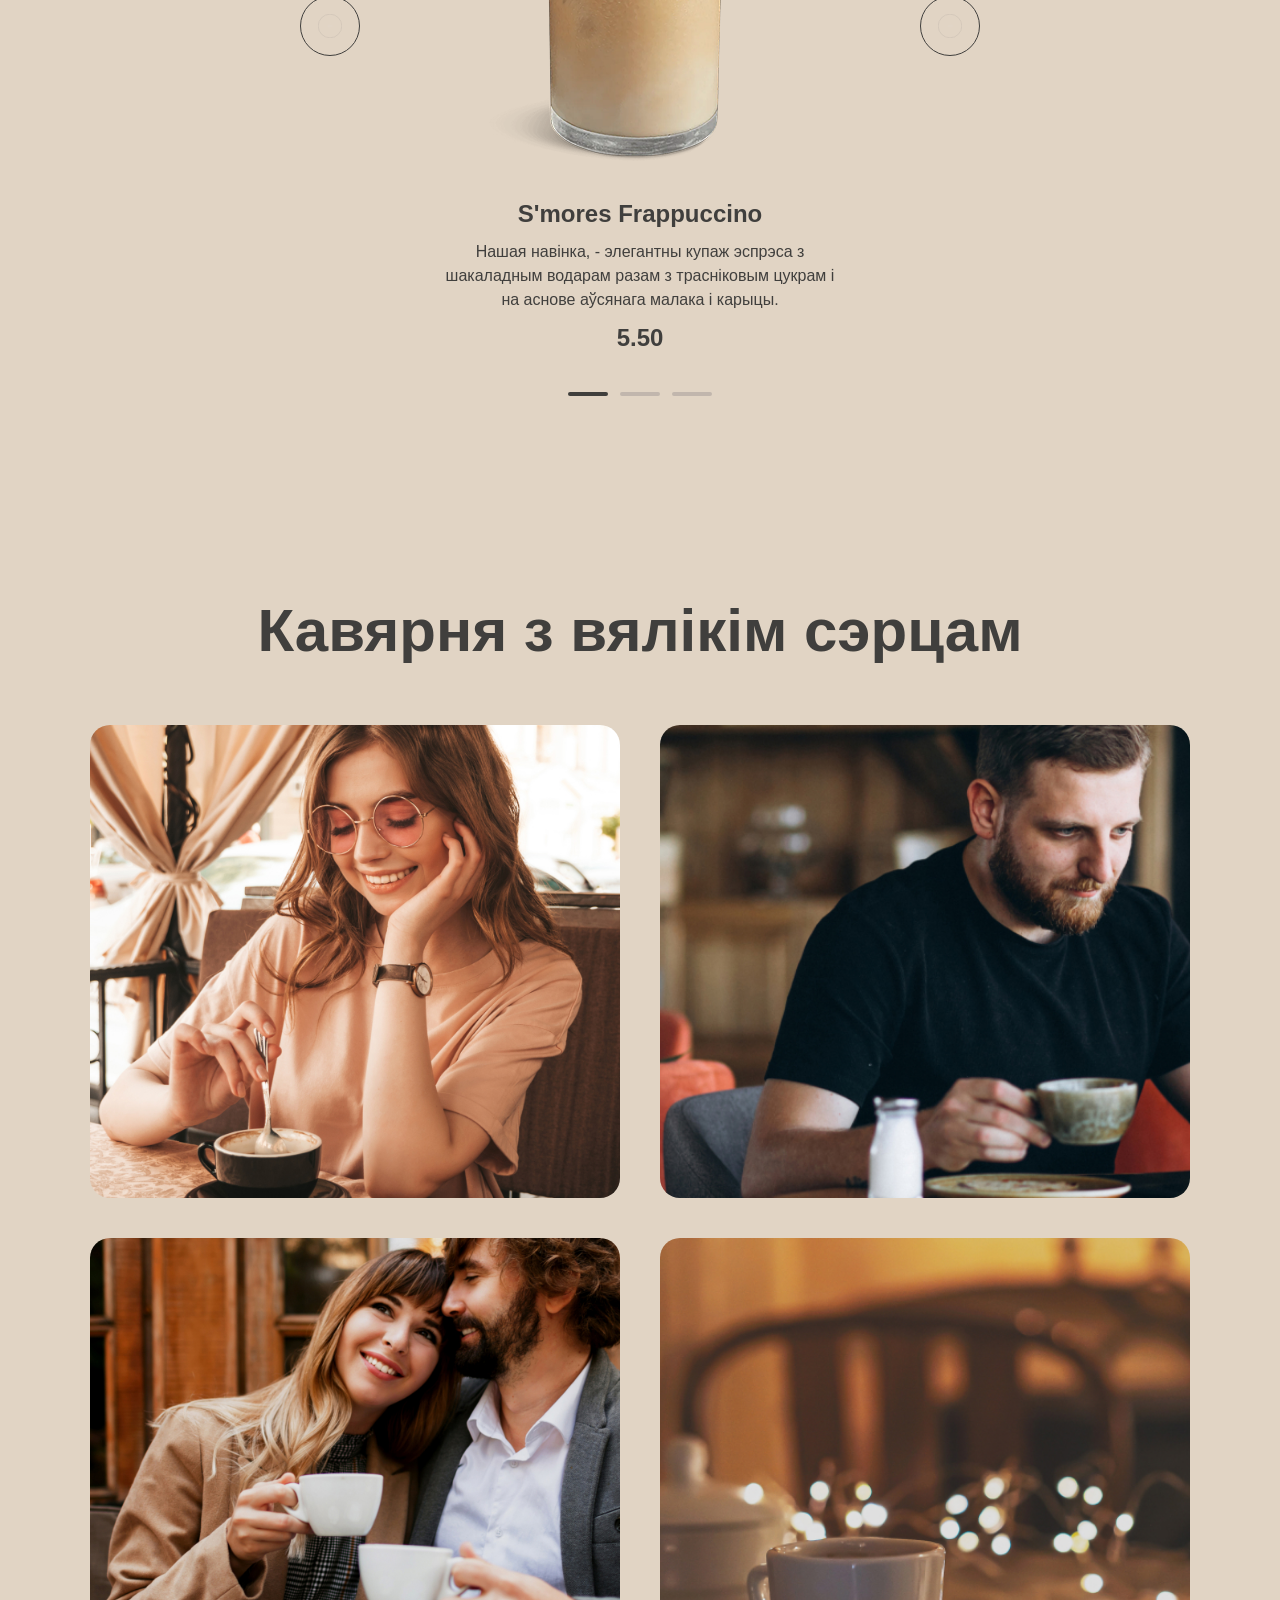
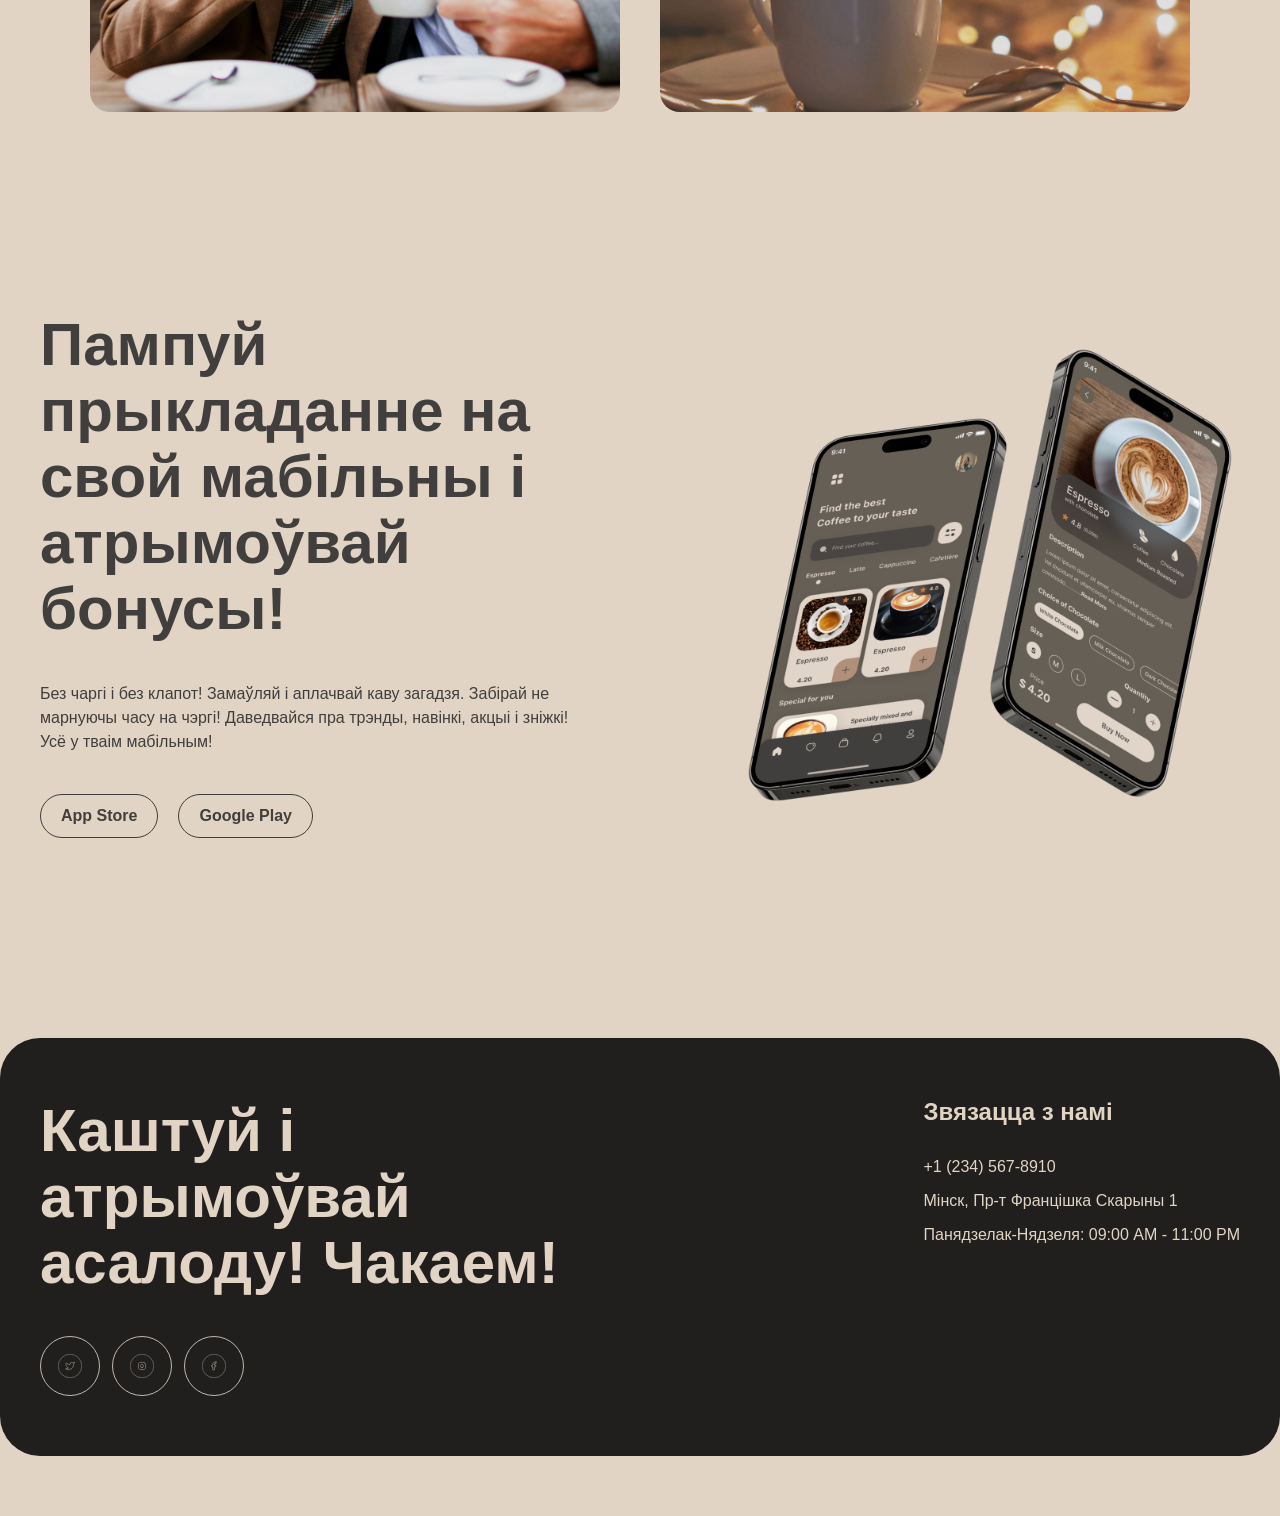
==== commit cda6e76b: "feat: add mobile menu markup to both pages" ====
--- a/index.html
+++ b/index.html
@@ -1,179 +1,272 @@
-<!DOCTYPE html>
+<!doctype html>
 <html lang="be">
-<head>
-    <meta charset="UTF-8">
-    <meta name="viewport" content="width=device-width, initial-scale=1.0">
+  <head>
+    <meta charset="UTF-8" />
+    <meta name="viewport" content="width=device-width, initial-scale=1.0" />
     <title>Coffe House</title>
-    <link rel ="stylesheet" href="css/style.css">
-    <link rel="icon" href="assets/favicon.svg" type="image/svg+xml">
-</head>
-
-<body>
+    <link rel="stylesheet" href="css/style.css" />
+    <link rel="icon" href="assets/favicon.svg" type="image/svg+xml" />
+  </head>
+
+  <body>
     <header class="header">
-        <div class="header__container">
-            <a href="index.html" class="header__logo">
-                <img src="assets/logo.svg" alt="Logo Coffee House" class="header__logo-light">
-                <img src="assets/logo-dark.svg" alt="" aria-hidden="true" class="header__logo-dark">
+      <div class="header__container">
+        <a href="index.html" class="header__logo">
+          <img
+            src="assets/logo.svg"
+            alt="Logo Coffee House"
+            class="header__logo-light"
+          />
+          <img
+            src="assets/logo-dark.svg"
+            alt=""
+            aria-hidden="true"
+            class="header__logo-dark"
+          />
+        </a>
+
+        <nav class="header__nav">
+          <ul class="header__menu">
+            <li><a href="index.html#favorite-coffee">Улюблёная кава</a></li>
+            <li><a href="index.html#about">Пра нас</a></li>
+            <li><a href="index.html#mobile-app">Мабільны дадатак</a></li>
+            <li><a href="index.html#contacts">Звязацца з намі</a></li>
+          </ul>
+        </nav>
+        <!-- <button id="theme-toggle" class="header__theme-btn" aria-label="Змена тэмы">🌓</button> -->
+        <a href="catalog.html" class="header__menu-btn">Меню</a>
+
+        <div class="header__controls">
+          <button
+            id="theme-toggle"
+            class="header__theme-btn"
+            aria-label="Змена тэмы"
+            aria-pressed="false"
+          >
+            <img src="assets/theme-switch.svg" alt="" aria-hidden="true" />
+          </button>
+
+          <button
+            class="header__burger-btn"
+            aria-label="Адкрыць меню"
+            aria-expanded="false"
+          >
+            <span></span>
+          </button>
+        </div>
+      </div>
+
+      <nav class="mobile-menu" id="mobile-menu">
+        <ul class="mobile-menu__list">
+          <li>
+            <a href="index.html#favorite-coffee" class="mobile-menu__link"
+              >Улюблёная кава</a
+            >
+          </li>
+          <li>
+            <a href="index.html#about" class="mobile-menu__link"></a>Пра нас
+          </li>
+          <li>
+            <a href="index.html#contacts" class="mobile-menu__link"
+              >Звяўацца з намі</a
+            >
+          </li>
+          <li><a href="catalog.html" class="mobile-menu__link">Меню</a></li>
+        </ul>
+      </nav>
+    </header>
+
+    <main>
+      <section class="hero" id="hero">
+        <div class="hero__container">
+          <video
+            class="hero__video"
+            autoplay
+            muted
+            loop
+            playsinline
+            poster="assets/hero.png"
+          >
+            <source src="assets/video/video-coffee.mp4" type="video/mp4" />
+          </video>
+          <div class="hero__content">
+            <h1 class="hero__title">
+              Атрымлівай асалоду ад кожнага кубку кавы ў нашай цудоўнай кавярні
+            </h1>
+            <p class="hero__text">
+              Дзякуючы ўтульнай атмасферы і смачнай каве "Coffee House Resource"
+              з'яўляецца папулярным месцам для аматараў гэтага каралеўскага
+              напою, а таксама для ўсіх тых, хто шукае цеплыню і сяброўства.
+            </p>
+            <a href="catalog.html" class="hero__btn">Menu</a>
+          </div>
+        </div>
+      </section>
+
+      <section class="slider-section" id="favorite-coffee">
+        <div class="slider__container">
+          <h2 class="slider__main-title">Абяры сваю улюблёную каву</h2>
+          <div class="slider__wrapper">
+            <button
+              class="slider__arrow slider__arrow-left"
+              id="prev-slide"
+              aria-label="Назад"
+            >
+              <img src="assets/arrow-left.svg" alt="Назад" />
+            </button>
+            <div class="slider__window">
+              <div class="slider__track">
+                <div class="slider__item">
+                  <div class="slider__img-wrap">
+                    <img src="assets/coffee-1.png" alt="S'mores Frappuccino" />
+                  </div>
+                  <h3 class="slider__title">S'mores Frappuccino</h3>
+                  <p class="slider__text">
+                    Нашая навінка, - элегантны купаж эспрэса з шакаладным
+                    водарам разам з трасніковым цукрам і на аснове аўсянага
+                    малака і карыцы.
+                  </p>
+                  <span class="slider__price">5.50</span>
+                </div>
+              </div>
+            </div>
+            <button
+              class="slider__arrow slider__arrow-right"
+              id="next-slide"
+              aria-label="Наперад"
+            >
+              <img src="assets/arrow-right.svg" alt="Наперад" />
+            </button>
+          </div>
+
+          <div class="slider__pagination">
+            <span class="slider__dot active"></span>
+            <span class="slider__dot"></span>
+            <span class="slider__dot"></span>
+          </div>
+        </div>
+      </section>
+      <section class="about-section" id="about">
+        <div class="about__container">
+          <h2 class="about__title">Кавярня з вялікім сэрцам</h2>
+          <div class="about__grid">
+            <div class="about__img-wrap">
+              <img src="assets/box.jpg" alt="Дзяўчына размешвае каву" />
+            </div>
+            <div class="about__img-wrap about__img-wrap--shifted">
+              <img src="assets/box-1.jpg" alt="Малады чалавек п'е каву" />
+            </div>
+            <div class="about__img-wrap about__img-wrap--shifted">
+              <img src="assets/box-2.jpg" alt="Пара п'е каву" />
+            </div>
+            <div class="about__img-wrap">
+              <img
+                src="assets/box-3.jpg"
+                alt="Кубак кавы на стале і ліхтарыкі"
+              />
+            </div>
+          </div>
+        </div>
+      </section>
+      <section class="apps-section" id="mobile-app">
+        <div class="apps__container">
+          <div class="apps__content">
+            <h2 class="apps__title">
+              Пампуй прыкладанне на свой мабільны і атрымоўвай бонусы!
+            </h2>
+            <p class="apps__text">
+              Без чаргі і без клапот! Замаўляй і аплачвай каву загадзя. Забірай
+              не марнуючы часу на чэргі! Даведвайся пра трэнды, навінкі, акцыі і
+              зніжкі! Усё у тваім мабільным!
+            </p>
+            <div class="apps__buttons">
+              <a
+                href="https://apple.com"
+                target="_blank"
+                class="apps__market-btn"
+                >App Store</a
+              >
+              <a
+                href="https://google.com"
+                target="_blank"
+                class="apps__market-btn"
+                >Google Play</a
+              >
+            </div>
+          </div>
+          <div class="apps__img-wrap">
+            <img src="assets/mobile.png" alt="Мабільнае прыкладанне" />
+          </div>
+        </div>
+      </section>
+    </main>
+
+    <footer class="footer" id="contacts">
+      <div class="footer__container">
+        <div class="footer__content">
+          <h2 class="footer__title">Каштуй і атрымоўвай асалоду! Чакаем!</h2>
+          <div class="footer__socials">
+            <a
+              href="https://twitter.com"
+              target="_blank"
+              class="footer__social-btn"
+              aria-label="Twitter"
+            >
+              <img src="assets/buttons/twitter.svg" alt="" aria-hidden="true" />
             </a>
-
-            <nav class="header__nav">
-                <ul class="header__menu">
-                    <li><a href="index.html#favorite-coffee">Улюблёная кава</a></li>
-                    <li><a href="index.html#about">Пра нас</a> </li>
-                    <li><a href="index.html#mobile-app">Мабільны дадатак</a></li>
-                    <li><a href="index.html#contacts">Звязацца з намі</a></li>
-
-                </ul>
-            </nav>
-            <!-- <button id="theme-toggle" class="header__theme-btn" aria-label="Змена тэмы">🌓</button> -->
-            <a href="catalog.html" class="header__menu-btn">Меню</a>
-
-            <div class="header__controls">
-                <button id="theme-toggle" class="header__theme-btn" aria-label="Змена тэмы" aria-pressed="false">
-                    
-                        <img src="assets/theme-switch.svg" alt="" aria-hidden="true">
-                
-                </button>
-
-                <button class="header__burger-btn" aria-label="Адкрыць меню">
-                    <span></span>
-                </button>
-            </div>
-        
-        </div>
-
-    </header>
-
-    <main>
-        <section class="hero" id="hero">
-            <div class="hero__container">
-                <video class="hero__video" autoplay muted loop playsinline poster="assets/hero.png">
-                    <source src="assets/video/video-coffee.mp4" type="video/mp4">
-                </video>
-                <div class="hero__content">
-                    <h1 class="hero__title">
-                    Атрымлівай асалоду ад кожнага кубку кавы ў нашай цудоўнай кавярні   
-                    </h1>
-                    <p class="hero__text">Дзякуючы ўтульнай атмасферы і смачнай каве "Coffee House Resource" з'яўляецца папулярным месцам для аматараў гэтага каралеўскага напою, а таксама для ўсіх тых, хто шукае цеплыню і сяброўства.</p>
-                    <a href="catalog.html" class="hero__btn">Menu</a>
-                </div>
-            
-            </div>
-        </section>
-
-        <section class="slider-section" id="favorite-coffee">
-            <div class="slider__container">
-                <h2 class="slider__main-title">Абяры сваю улюблёную каву</h2>
-                <div class="slider__wrapper">
-                    <button class="slider__arrow slider__arrow-left" id="prev-slide" aria-label="Назад">
-                        <img src="assets/arrow-left.svg" alt="Назад">
-                    </button>
-                    <div class="slider__window">
-                        <div class="slider__track">
-                            <div class="slider__item">
-                                <div class="slider__img-wrap">
-                                    <img src="assets/coffee-1.png" alt="S'mores Frappuccino">
-                                </div>
-                                <h3 class="slider__title">S'mores Frappuccino</h3>
-                                <p class="slider__text">Нашая навінка, - элегантны купаж эспрэса з шакаладным водарам разам з трасніковым цукрам і на аснове аўсянага малака і карыцы.</p>
-                                <span class="slider__price">5.50</span>
-                            </div>
-                        </div>
-                    </div>
-                    <button class="slider__arrow slider__arrow-right" id="next-slide" aria-label="Наперад">
-                    <img src="assets/arrow-right.svg" alt="Наперад">   
-                    </button>
-                </div>
-
-                    <div class="slider__pagination">
-                        <span class="slider__dot active"></span>
-                        <span class="slider__dot"></span>
-                        <span class="slider__dot"></span>
-                    </div>
-
-
-            </div>
-        </section>
-        <section class="about-section" id="about">
-            <div class="about__container">
-                <h2 class="about__title">
-                    Кавярня з вялікім сэрцам
-                </h2>
-                <div class="about__grid">
-                    <div class="about__img-wrap">
-                        <img src="assets/box.jpg" alt="Дзяўчына размешвае каву">
-                    </div>
-                    <div class="about__img-wrap about__img-wrap--shifted">
-                        <img src="assets/box-1.jpg" alt="Малады чалавек п'е каву">
-                    </div>
-                    <div class="about__img-wrap about__img-wrap--shifted">
-                        <img src="assets/box-2.jpg" alt="Пара п'е каву">
-                    </div>
-                    <div class="about__img-wrap">
-                    <img src="assets/box-3.jpg" alt="Кубак кавы на стале і ліхтарыкі">
-                    </div>
-                                </div>
-            </div>
-        </section>
-        <section class="apps-section" id="mobile-app">
-            <div class="apps__container">
-                <div class="apps__content">
-                    <h2 class="apps__title">
-                        Пампуй прыкладанне на свой мабільны і атрымоўвай бонусы!
-                    </h2>
-                    <p class="apps__text">
-                        Без чаргі і без клапот! Замаўляй і аплачвай каву загадзя. Забірай не марнуючы часу на чэргі! Даведвайся пра трэнды, навінкі, акцыі і зніжкі! Усё у тваім мабільным! 
-                    </p>
-                    <div class="apps__buttons">
-                    <a href="https://apple.com" target="_blank" class="apps__market-btn">App Store</a>
-                    <a href="https://google.com" target="_blank" class="apps__market-btn">Google Play</a> 
-                    </div>
-
-                </div>
-                <div class="apps__img-wrap">
-                    <img src="assets/mobile.png" alt="Мабільнае прыкладанне">
-                </div>
-
-
-
-            </div>    
-        </section>
-    </main>
-
-<footer class="footer" id="contacts">
-    <div class="footer__container">
-       <div class="footer__content">
-        <h2 class="footer__title">Каштуй і атрымоўвай асалоду! Чакаем!</h2>
-        <div class="footer__socials">
-            <a href="https://twitter.com" target="_blank" class="footer__social-btn" aria-label="Twitter">
-                <img src="assets/buttons/twitter.svg" alt="" aria-hidden="true">
+            <a
+              href="https://instagram.com"
+              target="_blank"
+              class="footer__social-btn"
+              aria-label="Instagram"
+            >
+              <img
+                src="assets/buttons/instagram.svg"
+                alt=""
+                aria-hidden="true"
+              />
             </a>
-            <a href="https://instagram.com" target="_blank" class="footer__social-btn" aria-label="Instagram">
-                <img src="assets/buttons/instagram.svg" alt="" aria-hidden="true">
+
+            <a
+              href="https://facebook.com"
+              target="_blank"
+              class="footer__social-btn"
+              aria-label="Facebook"
+            >
+              <img
+                src="assets/buttons/facebook.svg"
+                alt=""
+                aria-hidden="true"
+              />
             </a>
-        
-            <a href="https://facebook.com" target="_blank" class="footer__social-btn" aria-label="Facebook">
-                <img src="assets/buttons/facebook.svg" alt="" aria-hidden="true">
-             </a> 
-        </div>
-       </div>
-       <div class="footer__contacts">
-        <h3 class="footer__contacts-title">Звязацца з намі</h3>
-        <ul class="footer__list">
-            <li><a href="tel:+12345678910" class="footer__link"> +1 (234) 567-8910</a></li>
-            <li><a href="https://maps.google.com/" target="_blank" class="footer__link">Мінск, Пр-т Францішка Скарыны 1</a></li>
-            <li><span class="footer__link-text">Панядзелак-Нядзеля: 09:00 AM - 11:00 PM</span></li>
-
-        </ul>
-
-       </div>
-        
-    </div>
-</footer>    
-
-    
-    
-
-<script src="js/theme.js"></script>
-</body>
-</html>+          </div>
+        </div>
+        <div class="footer__contacts">
+          <h3 class="footer__contacts-title">Звязацца з намі</h3>
+          <ul class="footer__list">
+            <li>
+              <a href="tel:+12345678910" class="footer__link">
+                +1 (234) 567-8910</a
+              >
+            </li>
+            <li>
+              <a
+                href="https://maps.google.com/"
+                target="_blank"
+                class="footer__link"
+                >Мінск, Пр-т Францішка Скарыны 1</a
+              >
+            </li>
+            <li>
+              <span class="footer__link-text"
+                >Панядзелак-Нядзеля: 09:00 AM - 11:00 PM</span
+              >
+            </li>
+          </ul>
+        </div>
+      </div>
+    </footer>
+
+    <script src="js/theme.js"></script>
+  </body>
+</html>
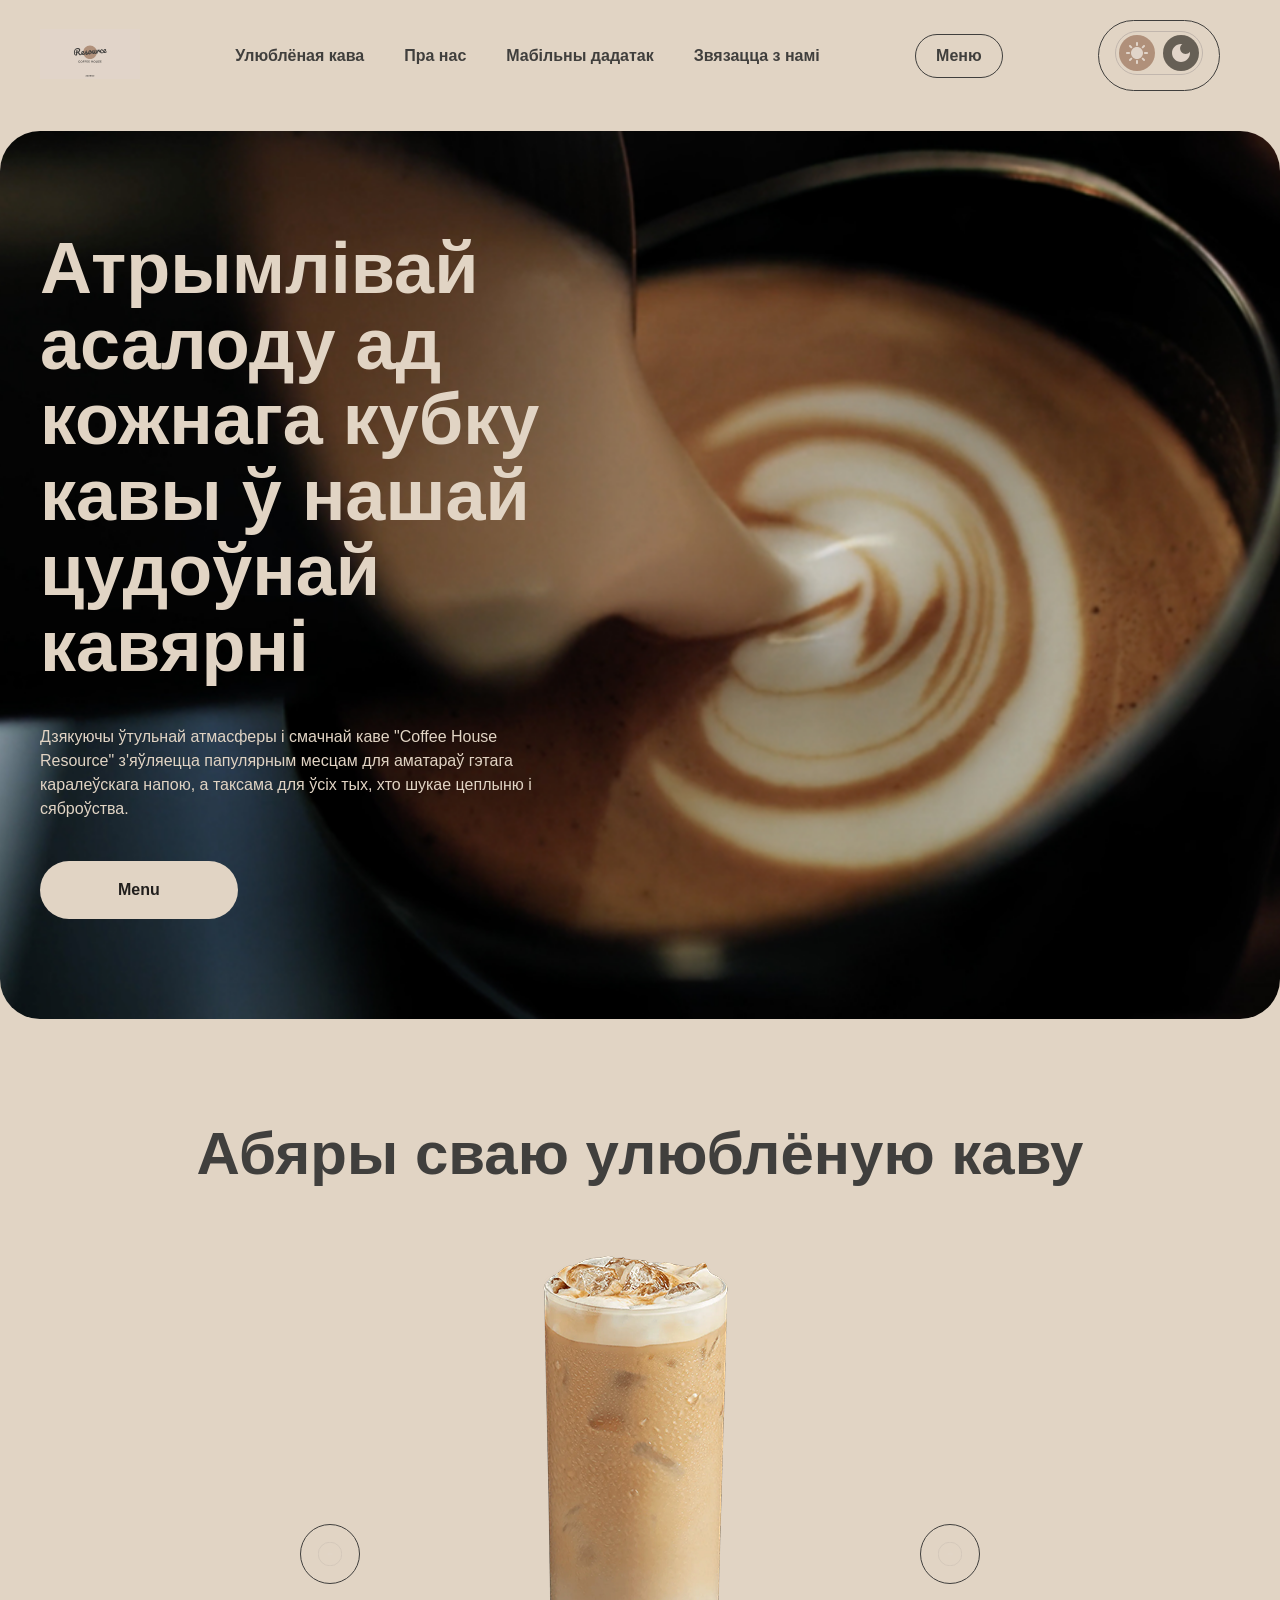
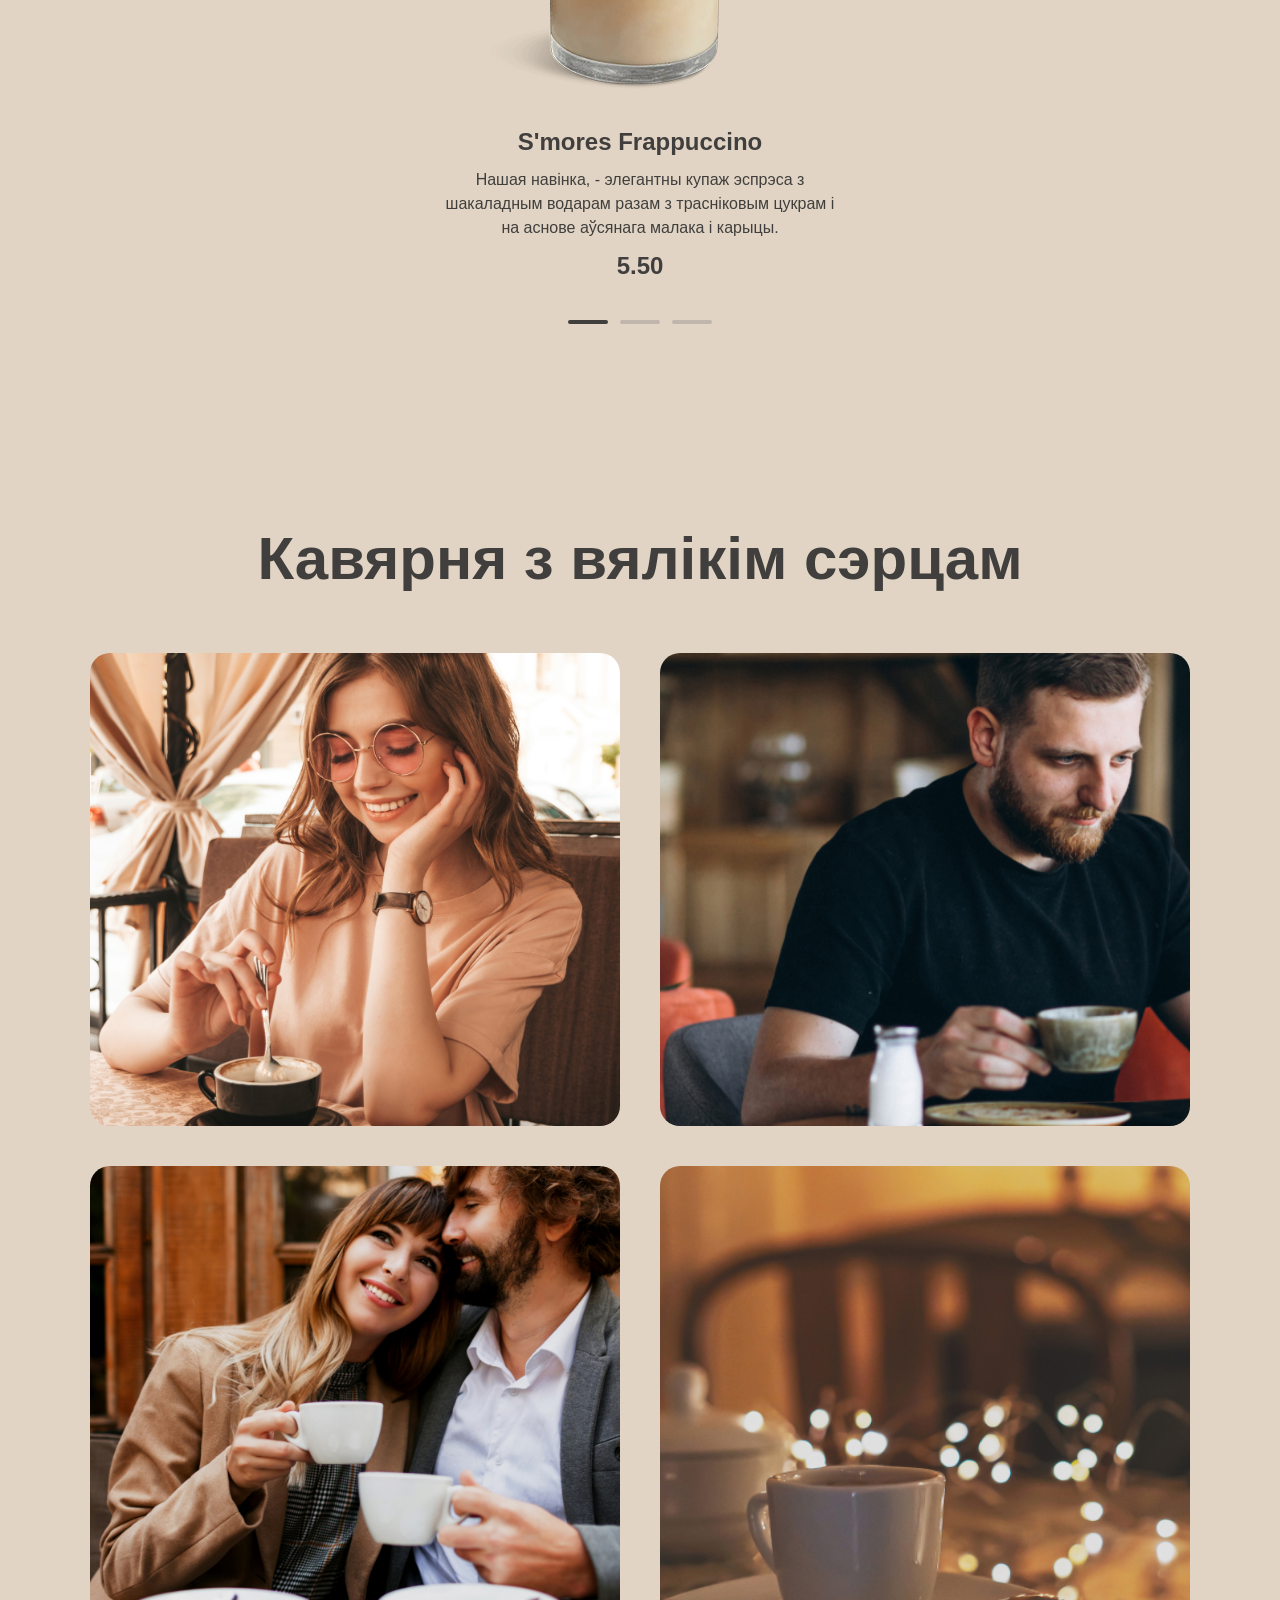
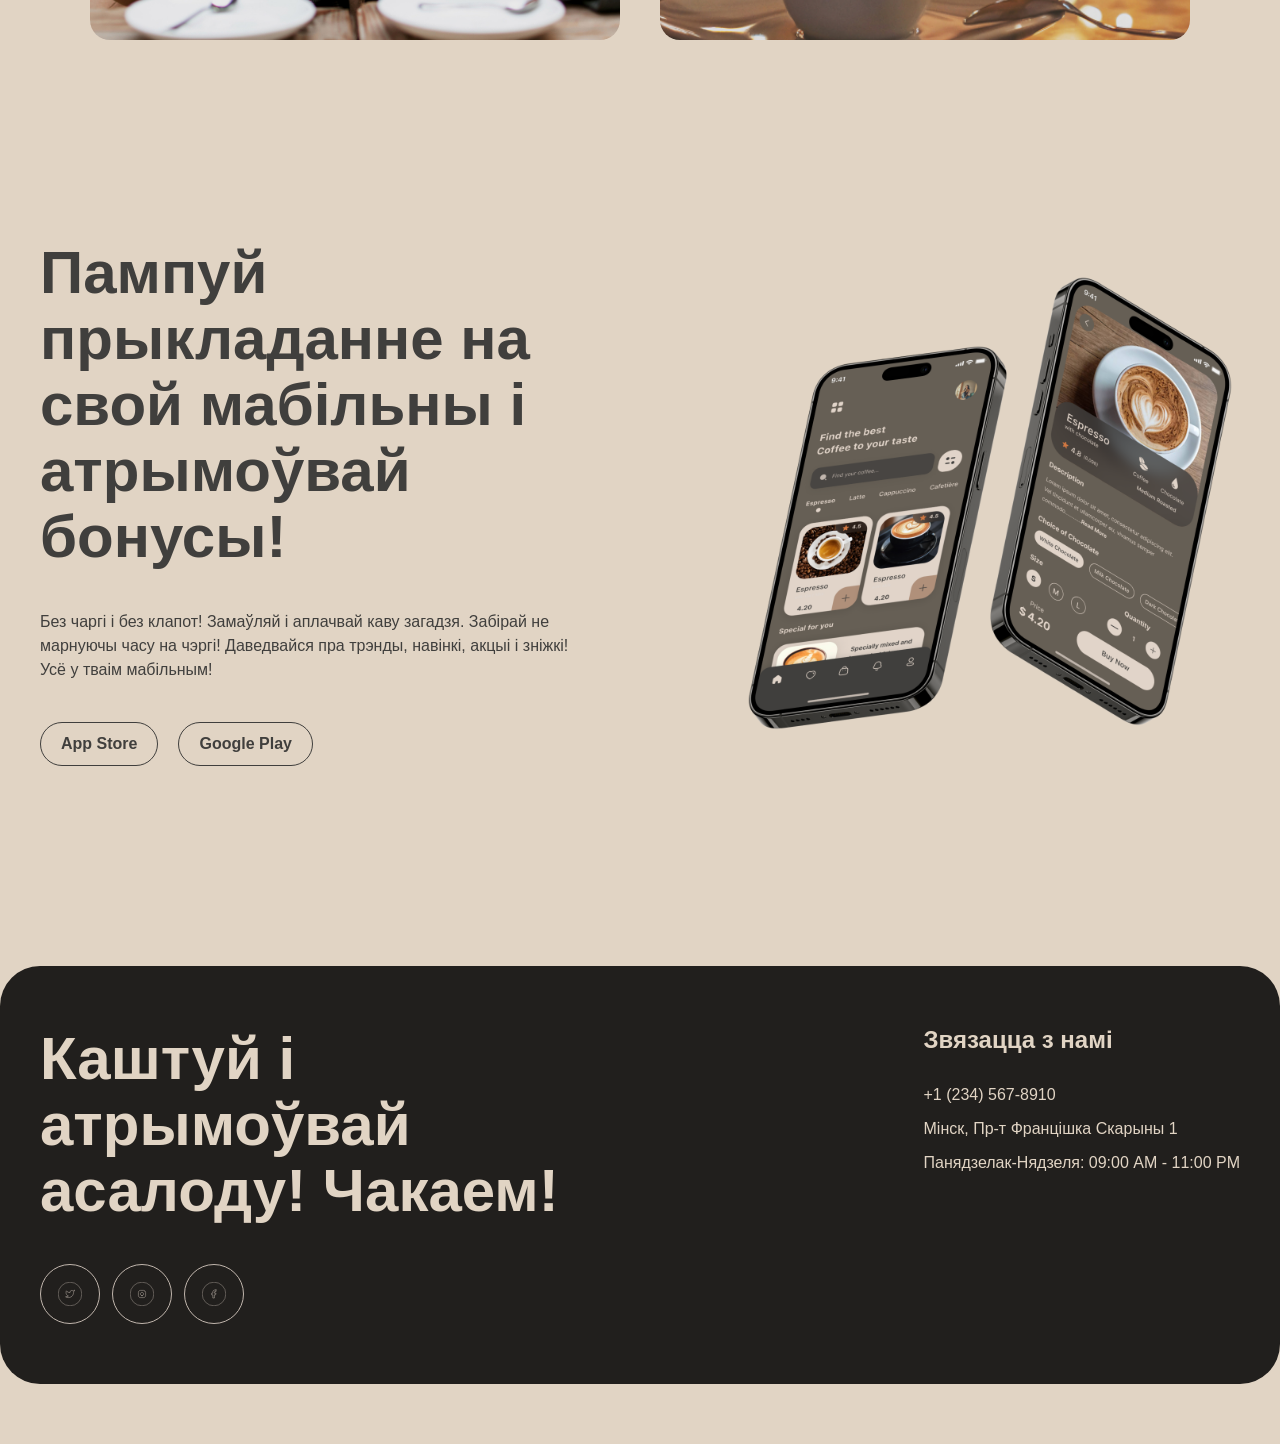
==== commit 371db2fc: "feat: implement mobile menu opren/close functionality" ====
--- a/index.html
+++ b/index.html
@@ -268,5 +268,6 @@
     </footer>
 
     <script src="js/theme.js"></script>
+    <script src="js/burger.js"></script>
   </body>
 </html>
--- a/css/style.css
+++ b/css/style.css
@@ -1,479 +1,480 @@
-*{
-    margin: 0;
-    padding: 0;
-    box-sizing: border-box;
-}
-
-a{
-    text-decoration: none;
-    color: inherit;
+* {
+  margin: 0;
+  padding: 0;
+  box-sizing: border-box;
+}
+
+a {
+  text-decoration: none;
+  color: inherit;
 }
 
 li {
-    list-style: none;
+  list-style: none;
 }
 
 html {
-    scroll-behavior: smooth;
+  scroll-behavior: smooth;
 }
 
 body {
-    font-family: Arial, sans-serif;
-    background-color: #e1d4c4;
-    color: #403F3D;
+  font-family: Arial, sans-serif;
+  background-color: #e1d4c4;
+  color: #403f3d;
 }
 
 .header__controls {
-    display: flex;
-    align-items: center;
-    gap: 12px;
-}
-
+  display: flex;
+  align-items: center;
+  gap: 12px;
+}
 
 .header__container {
-    max-width: 1440px;
-    margin: 0 auto;
-    padding: 20px 40px;
-    display: flex;
-    justify-content: space-between;
-    align-items: center;
+  max-width: 1440px;
+  margin: 0 auto;
+  padding: 20px 40px;
+  display: flex;
+  justify-content: space-between;
+  align-items: center;
 }
 
 .header__logo img {
-    width: 100px;
-    height: auto;
-   
+  width: 100px;
+  height: auto;
 }
 
 .header__logo-dark {
-    display: none;
-
+  display: none;
 }
 
 .dark-theme .header__logo-light {
-    display: none;
+  display: none;
 }
 
 .dark-theme .header__logo-dark {
-    display: block;
-}
-
+  display: block;
+}
 
 .header__menu {
-    display: flex;
-    gap: 40px;
+  display: flex;
+  gap: 40px;
 }
 
 .header__menu a {
-    font-weight: bold;
-    color: #403F3D;
-    font-size: 16px;
-    transition: color 0.5s ease;
+  font-weight: bold;
+  color: #403f3d;
+  font-size: 16px;
+  transition: color 0.5s ease;
 }
 
 .header__menu a:hover {
-    color: #B9A389;
+  color: #b9a389;
 }
 
 .header__menu-btn {
-    padding: 12px 20px;
-    border: 1px solid #403F3D;
-    border-radius: 100px;
-    color: #403F3D;
-    font-size: 16px;
-    font-weight: bold;
-    transition: background-color 0.5s ease, color 0.5s;
+  padding: 12px 20px;
+  border: 1px solid #403f3d;
+  border-radius: 100px;
+  color: #403f3d;
+  font-size: 16px;
+  font-weight: bold;
+  transition:
+    background-color 0.5s ease,
+    color 0.5s;
 }
 
 .header__menu-btn:hover {
-    background-color: #403F3D;
-    color: #FFFFFF;
+  background-color: #403f3d;
+  color: #ffffff;
 }
 
 .hero {
-    margin-top: 20px;
+  margin-top: 20px;
 }
 
 .hero__title {
-    font-size: 72px;
-    color: #E1D4C4;
-    line-height: 105%;
-    margin-bottom: 40px;
+  font-size: 72px;
+  color: #e1d4c4;
+  line-height: 105%;
+  margin-bottom: 40px;
 }
 
 .hero__text {
-    font-size: 16px;
-    color: #E1D4C4;
-    line-height: 150%;
-    margin-bottom: 40px;
-
+  font-size: 16px;
+  color: #e1d4c4;
+  line-height: 150%;
+  margin-bottom: 40px;
 }
 
 .hero__btn {
-    display: inline-block;
-    padding: 20px 78px;
-    background-color: #E1D4C4;
-    color: #211F1D;
-    font-weight: bold;
-    border-radius: 100px;
-    transition: background-color 0.3s;
+  display: inline-block;
+  padding: 20px 78px;
+  background-color: #e1d4c4;
+  color: #211f1d;
+  font-weight: bold;
+  border-radius: 100px;
+  transition: background-color 0.3s;
 }
 
 .hero__btn:hover {
-    background-color: #B9A389;
+  background-color: #b9a389;
 }
 
 .hero__img-block img {
-    max-width: 100%;
-    height: auto;
-    display: block;
+  max-width: 100%;
+  height: auto;
+  display: block;
 }
 
 .hero__container {
-    max-width: 1440px;
-    margin: 0 auto;
-    padding: 100px 40px;
-    position: relative;
-    overflow: hidden;
-    border-radius: 40px;
-    min-height: 640px;
-    display: flex;
-    align-items: center;
-   
+  max-width: 1440px;
+  margin: 0 auto;
+  padding: 100px 40px;
+  position: relative;
+  overflow: hidden;
+  border-radius: 40px;
+  min-height: 640px;
+  display: flex;
+  align-items: center;
 }
 
 .hero__video {
-    position: absolute;
-    top: 0;
-    left: 0;
-    width: 100%;
-    height: 100%;
-    object-fit: cover;
-    z-index: 1;
+  position: absolute;
+  top: 0;
+  left: 0;
+  width: 100%;
+  height: 100%;
+  object-fit: cover;
+  z-index: 1;
 }
 
 .hero__content {
-    max-width: 530px;
-    position: relative;
-    z-index: 2;
-
+  max-width: 530px;
+  position: relative;
+  z-index: 2;
 }
 
 .hero__img-block {
-    display: none;
+  display: none;
 }
 
 .slider-section {
-    padding: 100px 0;
+  padding: 100px 0;
 }
 
 .slider__container {
-    max-width: 1440px;
-    margin: 0 auto;
-    padding: 0 40px;
-    display: flex;
-    flex-direction: column;
-    align-items: center;
+  max-width: 1440px;
+  margin: 0 auto;
+  padding: 0 40px;
+  display: flex;
+  flex-direction: column;
+  align-items: center;
 }
 
 .slider__main-title {
-    font-size: 60px;
-    color: #403F3D;
-     text-align: center;
-    margin-bottom: 40px;
+  font-size: 60px;
+  color: #403f3d;
+  text-align: center;
+  margin-bottom: 40px;
 }
 
 .slider__wrapper {
-    display: flex;
-    align-items: center;
-    justify-content: center;
-    gap: 40px;
-     width: 100%;
-    margin-bottom: 40px;
+  display: flex;
+  align-items: center;
+  justify-content: center;
+  gap: 40px;
+  width: 100%;
+  margin-bottom: 40px;
 }
 
 .slider__arrow {
-    width: 60px;
-    height: 60px;
-    border: 1px solid #403F3D;
-    border-radius: 50%;
-    background-color: transparent;
-    display: flex;
-    align-items: center;
-    justify-content: center;
-    cursor: pointer;
-    transition: background-color 0.3s, border-color 0.3s;
+  width: 60px;
+  height: 60px;
+  border: 1px solid #403f3d;
+  border-radius: 50%;
+  background-color: transparent;
+  display: flex;
+  align-items: center;
+  justify-content: center;
+  cursor: pointer;
+  transition:
+    background-color 0.3s,
+    border-color 0.3s;
 }
 
 .slider__arrow img {
-    width: 24px;
-    height: 24px;
+  width: 24px;
+  height: 24px;
 }
 
 .slider__arrow:hover {
-    background-color: #403F3D;
-    border-color: #403F3D;
+  background-color: #403f3d;
+  border-color: #403f3d;
 }
 
 .slider__arrow:hover img {
-    filter: invert(1);
+  filter: invert(1);
 }
 
 .slider__window {
-     max-width: 480px;
-     overflow: hidden;
+  max-width: 480px;
+  overflow: hidden;
 }
 
 .slider__item {
-    display: flex;
-    flex-direction: column;
-    align-items: center;
-    text-align: center;
+  display: flex;
+  flex-direction: column;
+  align-items: center;
+  text-align: center;
 }
 
 .slider__img-wrap img {
-    max-width: 100%;
-    height: auto;
-    margin-bottom: 20px;
-    display: block;
+  max-width: 100%;
+  height: auto;
+  margin-bottom: 20px;
+  display: block;
 }
 
 .slider__title {
-    font-size: 24px;
-    color: #403F3D;
-    margin-bottom: 12px;
+  font-size: 24px;
+  color: #403f3d;
+  margin-bottom: 12px;
 }
 
 .slider__text {
-    font-size: 16px;
-    color: #403F3D;
-    line-height: 150%;
-    margin-bottom: 12px;
-    max-width: 400px;
+  font-size: 16px;
+  color: #403f3d;
+  line-height: 150%;
+  margin-bottom: 12px;
+  max-width: 400px;
 }
 
 .slider__price {
-    font-size: 24px;
-    font-weight: bold;
-    color: #403F3D;
+  font-size: 24px;
+  font-weight: bold;
+  color: #403f3d;
 }
 
 .slider__pagination {
-    display: flex;
-    gap: 12px;
+  display: flex;
+  gap: 12px;
 }
 
 .slider__dot {
-    width: 40px;
-    height: 4px;
-    background-color: #C1B6AD;
-     border-radius: 100px;
-    transition: background-color 0.3s;
+  width: 40px;
+  height: 4px;
+  background-color: #c1b6ad;
+  border-radius: 100px;
+  transition: background-color 0.3s;
 }
 
 .slider__dot.active {
-    background-color: #403F3D;
+  background-color: #403f3d;
 }
 
 .about-section {
-    padding: 100px 0;
+  padding: 100px 0;
 }
 
 .about__container {
-    max-width: 1440px;
-    margin: 0 auto;
-    padding: 0 40px;
-    display: flex;
-    flex-direction: column;
-    align-items: center;
+  max-width: 1440px;
+  margin: 0 auto;
+  padding: 0 40px;
+  display: flex;
+  flex-direction: column;
+  align-items: center;
 }
 
 .about__title {
-    font-size: 60px;
-    color: #403F3D;
-    text-align: center;
-    max-width: 800px;
-    margin-bottom: 60px;
+  font-size: 60px;
+  color: #403f3d;
+  text-align: center;
+  max-width: 800px;
+  margin-bottom: 60px;
 }
 
 .about__grid {
-    display: grid;
-    grid-template-columns: repeat(2, 1fr);
-    gap: 40px;
-    width: 100%;
-    max-width: 1100px;
+  display: grid;
+  grid-template-columns: repeat(2, 1fr);
+  gap: 40px;
+  width: 100%;
+  max-width: 1100px;
 }
 
 .about__img-wrap {
-    width: 100%;
-    overflow: hidden;
-    border-radius: 20px;
+  width: 100%;
+  overflow: hidden;
+  border-radius: 20px;
 }
 
 .about__img-wrap img {
-    width: 100%;
-    height: 100%;
-    object-fit: cover;
-    display: block;
-    transition: transform 0.5s ease;
+  width: 100%;
+  height: 100%;
+  object-fit: cover;
+  display: block;
+  transition: transform 0.5s ease;
 }
 
 .about__img-wrap:hover img {
-    transform: scale(1.05);
+  transform: scale(1.05);
 }
 
 .apps-section {
-    padding: 100px 0;
+  padding: 100px 0;
 }
 
 .apps__container {
-    max-width: 1440px;
-    margin: 0 auto;
-    padding: 0 40px;
-    display: flex;
-    justify-content: space-between;
-    align-items: center;
-    gap: 40px;
+  max-width: 1440px;
+  margin: 0 auto;
+  padding: 0 40px;
+  display: flex;
+  justify-content: space-between;
+  align-items: center;
+  gap: 40px;
 }
 
 .apps__content {
-    max-width: 530px;
+  max-width: 530px;
 }
 
 .apps__title {
-    font-size: 60px;
-    color: #403F3D;
-    line-height: 110%;
-    margin-bottom: 40px;
+  font-size: 60px;
+  color: #403f3d;
+  line-height: 110%;
+  margin-bottom: 40px;
 }
 
 .apps__text {
-    font-size: 16px;
-    color: #403F3D;
-    line-height: 150%;
-    margin-bottom: 40px;
-}
-
+  font-size: 16px;
+  color: #403f3d;
+  line-height: 150%;
+  margin-bottom: 40px;
+}
 
 .apps__buttons {
-    display: flex;
-    gap: 20px;
+  display: flex;
+  gap: 20px;
 }
 
 .apps__market-btn {
-    display: inline-flex;
-    align-items: center;
-    padding: 12px 20px;
-    border: 1px solid #403F3D;
-    border-radius: 100px;
-    font-size: 16px;
-    font-weight: bold;
-    color: #403F3D;
-    transition: background-color 0.3s, color 0.3s;
+  display: inline-flex;
+  align-items: center;
+  padding: 12px 20px;
+  border: 1px solid #403f3d;
+  border-radius: 100px;
+  font-size: 16px;
+  font-weight: bold;
+  color: #403f3d;
+  transition:
+    background-color 0.3s,
+    color 0.3s;
 }
 
 .apps__market-btn:hover {
-    background-color: #403F3D;
-    color: #FFFFFF;
+  background-color: #403f3d;
+  color: #ffffff;
 }
 
 .apps__img-wrap {
-    flex: 1;
-    display: flex;
-    justify-content: flex-end;
+  flex: 1;
+  display: flex;
+  justify-content: flex-end;
 }
 
 .apps__img-wrap img {
-    max-width: 100%;
-    max-height: 500px;
-    height: auto;
-    object-fit: contain;
+  max-width: 100%;
+  max-height: 500px;
+  height: auto;
+  object-fit: contain;
 }
 
 .footer {
-    padding: 100px 0 60px;
+  padding: 100px 0 60px;
 }
 
 .footer__container {
-    max-width: 1440px;
-    margin: 0 auto;
-    padding: 60px 40px;
-    background-color: #211F1D;
-    border-radius: 40px;
-    display: flex;
-    justify-content: space-between;
-    gap: 40px;
+  max-width: 1440px;
+  margin: 0 auto;
+  padding: 60px 40px;
+  background-color: #211f1d;
+  border-radius: 40px;
+  display: flex;
+  justify-content: space-between;
+  gap: 40px;
 }
 
 .footer__content {
-    max-width: 530px;
+  max-width: 530px;
 }
 
 .footer__title {
-    font-size: 60px;
-    color: #E1D4C4;
-    line-height: 110%;
-    margin-bottom: 40px;
+  font-size: 60px;
+  color: #e1d4c4;
+  line-height: 110%;
+  margin-bottom: 40px;
 }
 
 .footer__socials {
-    display: flex;
-    gap: 12px;
+  display: flex;
+  gap: 12px;
 }
 
 .footer__social-btn {
-    width: 60px;
-    height: 60px;
-    border: 1px solid #C1B6AD;
-    border-radius: 50%;
-    display: flex;
-    align-items: center;
-    justify-content: center;
-    color: #E1D4C4;
-    font-weight: bold;
-    transition: background-color 0.3s, color 0.3s;
+  width: 60px;
+  height: 60px;
+  border: 1px solid #c1b6ad;
+  border-radius: 50%;
+  display: flex;
+  align-items: center;
+  justify-content: center;
+  color: #e1d4c4;
+  font-weight: bold;
+  transition:
+    background-color 0.3s,
+    color 0.3s;
 }
 
 .footer__social-btn:hover {
-    background-color: #E1D4C4;
-    color: #211F1D;
+  background-color: #e1d4c4;
+  color: #211f1d;
 }
 
 .footer__contacts {
-    max-width: 400px;
+  max-width: 400px;
 }
 
 .footer__contacts-title {
-    font-size: 24px;
-    color: #E1D4C4;
-    margin-bottom: 32px;
+  font-size: 24px;
+  color: #e1d4c4;
+  margin-bottom: 32px;
 }
 
 .footer__list {
-    display: flex;
-    flex-direction: column;
-    gap: 16px;
-}
-
-.footer__link, .footer__link-text {
-    font-size: 16px;
-    color: #E1D4C4;
-    transition: color 0.3s;
+  display: flex;
+  flex-direction: column;
+  gap: 16px;
+}
+
+.footer__link,
+.footer__link-text {
+  font-size: 16px;
+  color: #e1d4c4;
+  transition: color 0.3s;
 }
 
 .footer__link:hover {
-    color: #B9A389;
+  color: #b9a389;
 }
 
 body.dark-theme {
-    background-color: #211F1D !important;
+  background-color: #211f1d !important;
 }
 
 body.dark-theme .slider-section,
 body.dark-theme .about-section,
 body.dark-theme .apps-section,
 body.dark-theme .footer {
-    background-color: #211F1D !important;
+  background-color: #211f1d !important;
 }
 
 body.dark-theme .slider__main-title,
@@ -484,438 +485,473 @@
 body.dark-theme .apps__title,
 body.dark-theme .apps__text,
 body.dark-theme .header__menu a {
-    color: #E1D4C4 !important;
+  color: #e1d4c4 !important;
 }
 
 .header__theme-btn {
+  background: transparent;
+  border: 1px solid #403f3d;
+  border-radius: 100px;
+  padding: 10px 16px;
+  cursor: pointer;
+  font-size: 18px;
+  margin-right: 20px;
+  transition: background-color 0.3s;
+}
+
+.header__burger-btn {
+  display: none;
+}
+.mobile-menu {
+  display: none;
+  position: fixed;
+  top: 100px;
+  left: 0;
+  width: 100%;
+  height: calc(100vh - 100px);
+  background-color: #e1d4c4;
+  z-index: 100;
+  padding: 40px;
+  overflow-y: auto;
+}
+
+.mobile-menu.open {
+  display: block;
+}
+
+.mobile-menu__list {
+  display: flex;
+  flex-direction: column;
+  gap: 32px;
+}
+
+.mobile-menu__link {
+  font-size: 24px;
+  font-weight: bold;
+  color: #403f3d;
+  transition: color 0.3s;
+}
+
+.mobile-menu__link:hover {
+  color: #b9a389;
+}
+
+.dark-theme .mobile-menu {
+  background-color: #211f1d;
+}
+
+.dark-theme .mobile-menu {
+  background-color: #211f1d;
+}
+
+.dark-theme .mobile-menu__link {
+  color: #e1d4c4;
+}
+
+.dark-theme .mobile-menu__link:hover {
+  color: #b0907a;
+}
+
+.header__theme-btn:hover {
+  background-color: #f0f0f0;
+}
+
+.dark-theme .header__menu-btn {
+  border-color: #c1b6ad;
+  color: #e1d4c4;
+}
+
+.dark-theme .header__menu-btn:hover {
+  background-color: #e1d4c4;
+  color: #403f3d;
+}
+
+.dark-theme .header__theme-btn {
+  border-color: #c1b6ad;
+}
+
+.dark-theme .header__theme-btn:hover {
+  background-color: #e1d4c4;
+}
+
+.dark-theme .hero__btn {
+  background-color: #e1d4c4;
+  color: #403f3d;
+}
+
+.dark-theme .hero__btn:hover {
+  background-color: #b0907a;
+}
+
+.dark-theme .slider__arrow {
+  border-color: #c1b6ad;
+}
+
+.dark-theme .slider__arrow:hover {
+  background-color: #c1b6ad;
+}
+
+.dark-theme .slider__arrow:hover img {
+  filter: invert(0);
+}
+
+.dark-theme .slider__dot {
+  background-color: #665f55;
+}
+
+.dark-theme .slider__dot.active {
+  background-color: #c1b6ad;
+}
+
+.dark-theme .apps__market-btn {
+  border-color: #c1b6ad;
+  color: #e1d4c4;
+}
+
+.dark-theme .apps__market-btn:hover {
+  background-color: #e1d4c4;
+  color: #403f3d;
+}
+
+.dark-theme .footer__social-btn {
+  border-color: #c1b6ad;
+}
+
+.dark-theme .footer__social-btn:hover {
+  background-color: #c1b6ad;
+  color: #403f3d;
+}
+
+.footer__social-btn img {
+  width: 24px;
+  height: 24px;
+  display: block;
+}
+
+.footer__social-btn:hover img {
+  filter: brightness(0) saturate(100%);
+}
+
+body.no-scroll {
+  overflow: hidden;
+}
+
+.header__burger-btn.active span {
+  transform: rotate(45deg) translate(3px, 3px);
+}
+
+.header__burger-btn.active::before {
+  transform: rotate(-45deg) translate(3px, -3px);
+}
+.header__burger-btn.active::after {
+  opacity: 0;
+}
+
+@media (max-width: 1024px) {
+  .hero__title {
+    font-size: 56px;
+  }
+  .slider__main-title,
+  .about__title,
+  .apps__title,
+  .footer__title {
+    font-size: 48px;
+  }
+  .hero__container {
+    padding: 80px 32px;
+  }
+  .about__grid {
+    gap: 24px;
+  }
+}
+
+@media (max-width: 768px) {
+  .header__menu,
+  .header__menu-btn {
+    display: none;
+  }
+
+  .header__burger-btn {
+    display: flex;
+    flex-direction: column;
+    justify-content: center;
+    align-items: center;
+    width: 44px;
+    height: 44px;
     background: transparent;
-    border: 1px solid #403F3D;
-    border-radius: 100px;
-    padding: 10px 16px;
+    border: 1px solid #403f3d;
+    border-radius: 50%;
     cursor: pointer;
-    font-size: 18px;
-    margin-right: 20px;
+    padding: 0;
+    gap: 4px;
+  }
+
+  .header__burger-btn span,
+  .header__burger-btn::before,
+  .header__burger-btn::after {
+    content: "";
+    width: 20px;
+    height: 2px;
+    background-color: #403f3d;
     transition: background-color 0.3s;
-}
-
-.header__burger-btn {
-    display: none;
-}
-
-.header__theme-btn:hover {
-    background-color: #f0f0f0;
-}
-
-.dark-theme .header__menu-btn {
-    border-color: #C1B6AD;
-    color: #E1D4C4;
-
-}
-
-.dark-theme .header__menu-btn:hover {
-    background-color: #E1d4c4;
-    color: #403f3d;
-
-}
-
-.dark-theme .header__theme-btn {
-    border-color: #c1b6aD;
-
-}
-
-.dark-theme .header__theme-btn:hover {
-    background-color: #E1D4C4
-}
-
-.dark-theme .hero__btn {
-    background-color: #E1D4C4;
-    color: #403F3D;
-}
-
-.dark-theme .hero__btn:hover {
-    background-color: #B0907A;
-}
-
-.dark-theme .slider__arrow {
-    border-color: #C1B6AD;
-}
-
-.dark-theme .slider__arrow:hover {
-    background-color: #C1B6AD;
-}
-    
-.dark-theme .slider__arrow:hover img {
-    filter: invert(0);
-}
-
-.dark-theme .slider__dot {
-    background-color: #665F55;
-
-}
-
-.dark-theme .slider__dot.active {
+  }
+
+  .dark-theme .header__burger-btn {
+    border-color: #c1b6ad;
+  }
+
+  .dark-theme .header__burger-btn span,
+  .dark-theme .header__burger-btn::before,
+  .dark-theme .header__burger-btn::after {
     background-color: #c1b6ad;
-
-}
-
-.dark-theme .apps__market-btn {
-    border-color: #c1b6ad;
-    color: #e1d4c4;
-}
-
-.dark-theme .apps__market-btn:hover {
-    background-color: #e1d4c4;
-    color: #403f3d;
-}
-
-.dark-theme .footer__social-btn {
-    border-color: #c1b6ad;
-
-}
-
-.dark-theme .footer__social-btn:hover {
-    background-color: #c1b6ad;
-    color: #403f3d;
-}
-
-.footer__social-btn img {
-    width: 24px;
-    height: 24px;
-    display: block;
-}
-
-.footer__social-btn:hover img {
-    filter: brightness(0) saturate(100%);
-}
-
-
-@media (max-width: 1024px) {
-    .hero__title {
-        font-size: 56px;
-    }
-    .slider__main-title,
-    .about__title,
-    .apps__title,
-    .footer__title {
-        font-size: 48px;
-    }
-    .hero__container {
-        padding: 80px 32px;
-    }
-    .about__grid {
-        gap: 24px;
-    }
-}
-
-@media (max-width: 768px) {
-    .header__menu,
-    .header__menu-btn {
-        display: none;
-    }
-
-    .header__burger-btn {
-        display: flex;
-        flex-direction: column;
-        justify-content: center;
-        align-items: center;
-        width: 44px;
-        height: 44px;
-        background: transparent;
-        border: 1px solid #403f3d;
-        border-radius: 50%;
-        cursor: pointer;
-        padding: 0;
-        gap: 4px;
-    }
-
-    .header__burger-btn span,
-    .header__burger-btn::before,
-    .header__burger-btn::after {
-        content: "";
-        width: 20px;
-        height: 2px;
-        background-color: #403f3d;
-        transition: background-color 0.3s;
-    }
-
-    .dark-theme .header__burger-btn {
-        border-color: #c1b6ad;
-    }
-
-    .dark-theme .header__burger-btn span,
-    .dark-theme .header__burger-btn::before,
-    .dark-theme .header__burger-btn::after {
-        background-color: #c1b6ad;
-    }
-    .hero__container {
-        padding: 60px 24px;
-        border-radius: 24px;
-    }
-
-    .hero__title {
-        font-size: 40px;
-        margin-bottom: 24px;
-
-    }
-
-    .hero__text {
-        font-size: 15px;
-
-    }
-    .slider__wrapper {
-        gap: 16px;
-    }
-
-    .slider__arrow {
-        width: 48px;
-        height: 48px;
-    }
-
-    .slider__main-title,
-    .about__title,
-    .apps__title,
-    .footer__title {
-        font-size: 34px;
-        margin-bottom: 24px;
-
-    }
-
-    .about__grid {
-        grid-template-columns: 1fr;
-        gap: 16px;
-    }
-
-    .apps__container {
-        flex-direction: column;
-        align-items: stretch;
-        text-align: center;
-    }
-
-    .apps__img-wrap {
-        justify-content: center;
-    }
-
-    .footer__container {
-        flex-direction: column;
-        padding: 40px 24px;
-        border-radius: 24px;
-        gap: 32px;
-    }
-
-    .footer__title {
-        font-size: 30px;
-    }
-
-    .footer__social-btn {
-        width: 48px;
-        height: 48px;
-    }
-    
-   
-}
-
+  }
+  .hero__container {
+    padding: 60px 24px;
+    border-radius: 24px;
+  }
+
+  .hero__title {
+    font-size: 40px;
+    margin-bottom: 24px;
+  }
+
+  .hero__text {
+    font-size: 15px;
+  }
+  .slider__wrapper {
+    gap: 16px;
+  }
+
+  .slider__arrow {
+    width: 48px;
+    height: 48px;
+  }
+
+  .slider__main-title,
+  .about__title,
+  .apps__title,
+  .footer__title {
+    font-size: 34px;
+    margin-bottom: 24px;
+  }
+
+  .about__grid {
+    grid-template-columns: 1fr;
+    gap: 16px;
+  }
+
+  .apps__container {
+    flex-direction: column;
+    align-items: stretch;
+    text-align: center;
+  }
+
+  .apps__img-wrap {
+    justify-content: center;
+  }
+
+  .footer__container {
+    flex-direction: column;
+    padding: 40px 24px;
+    border-radius: 24px;
+    gap: 32px;
+  }
+
+  .footer__title {
+    font-size: 30px;
+  }
+
+  .footer__social-btn {
+    width: 48px;
+    height: 48px;
+  }
+}
 
 @media (max-width: 480px) {
-    .header__container {
-        padding: 16px 16px;
-    }
-
-    .header__logo img {
-        width: 80px;
-        height: auto;
-
-    }
-
-    .hero__container {
-        padding: 40px 16px;
-        border-radius: 16px;
-    }
-
-    .hero__title {
-        font-size: 28px;
-        line-height: 115%;
-        margin-bottom: 16px;
-    }
-
-    .hero__text {
-        font-size: 14px;
-        margin-bottom: 24px;
-
-    }
-
-    .hero__btn {
-        padding: 14px 32px;
-        font-size: 15px;
-    }
-
-    .slider__main-title,
-    .about__title,
-    .apps__title {
-        font-size: 26px;
-    }
-
-    .slider__wrapper {
-        gap: 8px;
-
-    }
-
-    .slider__arrow {
-        width: 40px;
-        height: 40px;
-    }
-
-    .slider__window {
-        max-width: 240px;
-    }
-
-    .apps__buttons {
-        flex-direction: column;
-        align-items: stretch;
-    }
-
-    .apps__market-btn {
-        justify-content: center;
-    }
-
-    .footer__container {
-        padding: 32px 16px;
-        border-radius: 16px;
-
-    }
-
-    .footer__title {
-        font-size: 24px
-    }
-
-    .footer__socials {
-        flex-wrap: wrap;
-    }
+  .header__container {
+    padding: 16px 16px;
+  }
+
+  .header__logo img {
+    width: 80px;
+    height: auto;
+  }
+
+  .hero__container {
+    padding: 40px 16px;
+    border-radius: 16px;
+  }
+
+  .hero__title {
+    font-size: 28px;
+    line-height: 115%;
+    margin-bottom: 16px;
+  }
+
+  .hero__text {
+    font-size: 14px;
+    margin-bottom: 24px;
+  }
+
+  .hero__btn {
+    padding: 14px 32px;
+    font-size: 15px;
+  }
+
+  .slider__main-title,
+  .about__title,
+  .apps__title {
+    font-size: 26px;
+  }
+
+  .slider__wrapper {
+    gap: 8px;
+  }
+
+  .slider__arrow {
+    width: 40px;
+    height: 40px;
+  }
+
+  .slider__window {
+    max-width: 240px;
+  }
+
+  .apps__buttons {
+    flex-direction: column;
+    align-items: stretch;
+  }
+
+  .apps__market-btn {
+    justify-content: center;
+  }
+
+  .footer__container {
+    padding: 32px 16px;
+    border-radius: 16px;
+  }
+
+  .footer__title {
+    font-size: 24px;
+  }
+
+  .footer__socials {
+    flex-wrap: wrap;
+  }
 }
 
 .catalog-nav {
-    padding: 40px 0 20px;
+  padding: 40px 0 20px;
 }
 
 .catalog-nav__container {
-    max-width: 1440px;
-    margin: 0 auto;
-    padding: 0 40px;
-
+  max-width: 1440px;
+  margin: 0 auto;
+  padding: 0 40px;
 }
 
 .catalog-nav__title {
-    font-size: 60px;
-    color: #403f3d;
-    text-align: center;
-    margin-bottom: 40px;
+  font-size: 60px;
+  color: #403f3d;
+  text-align: center;
+  margin-bottom: 40px;
 }
 
 .catalog-nav__list {
-    display: flex;
-    justify-content: center;
-    gap: 16px;
-    flex-wrap: wrap;
+  display: flex;
+  justify-content: center;
+  gap: 16px;
+  flex-wrap: wrap;
 }
 
 .catalog-nav__btn {
-    padding: 10px 24px;
-    border: 1px solid #403F3D;
-    border-radius: 100px;
-    color: #403F3D;
-    background: transparent;
-    font-size: 16px;
-    cursor: pointer;
-    transition: background-color 0.3s, color 0.3s;
+  padding: 10px 24px;
+  border: 1px solid #403f3d;
+  border-radius: 100px;
+  color: #403f3d;
+  background: transparent;
+  font-size: 16px;
+  cursor: pointer;
+  transition:
+    background-color 0.3s,
+    color 0.3s;
 }
 
 .catalog-nav__btn:hover,
 .catalog-nav__btn:active {
-    background-color: #403F3D;
-    color: #e1d4c4;
+  background-color: #403f3d;
+  color: #e1d4c4;
 }
 
 .catalog-content {
-    padding: 20px 0 100px;
+  padding: 20px 0 100px;
 }
 
 .catalog-content__container {
-    max-width: 1440px;
-    margin: 0 auto;
-    padding: 0 40px;
+  max-width: 1440px;
+  margin: 0 auto;
+  padding: 0 40px;
 }
 
 .catalog-grid {
-    display: grid;
-    grid-template-columns: repeat(4, 1fr);
-    gap: 40px;
+  display: grid;
+  grid-template-columns: repeat(4, 1fr);
+  gap: 40px;
 }
 
 .catalog-card {
-    display: flex;
-    flex-direction: column;
-    cursor: pointer;
-    transition: transform 0.3s ease, box-shadow 0.3s ease;
-
+  display: flex;
+  flex-direction: column;
+  cursor: pointer;
+  transition:
+    transform 0.3s ease,
+    box-shadow 0.3s ease;
 }
 
 .catalog-card:hover {
-    transform: translateY(-8px);
-    box-shadow: 0 10px 30px rgba(0, 0, 0, 0.15);
-
-
+  transform: translateY(-8px);
+  box-shadow: 0 10px 30px rgba(0, 0, 0, 0.15);
 }
 
 .catalog-card__img-wrap {
-    width: 100%;
-    overflow: hidden;
+  width: 100%;
+  overflow: hidden;
 }
 
 .catalog-card__img {
-    width: 100%;
-    height: 220px;
-    object-fit: cover;
-    display: block;
-    border-radius: 40px;
-
+  width: 100%;
+  height: 220px;
+  object-fit: cover;
+  display: block;
+  border-radius: 40px;
 }
 
 .catalog-card__info {
-    padding: 16px 20px 20px;
-    display: flex;
-    flex-direction: column;
-    gap: 8px;
-    flex: 1;
+  padding: 16px 20px 20px;
+  display: flex;
+  flex-direction: column;
+  gap: 8px;
+  flex: 1;
 }
 
 .catalog-card__title {
-    font-size: 22px;
-    color: #403F3D;
-    margin: 0;
-    font-weight: 600;
-
+  font-size: 22px;
+  color: #403f3d;
+  margin: 0;
+  font-weight: 600;
 }
 
 .catalog-card__text {
-    font-size: 15px;
-    color: #403F3D;
-    line-height: 140%;
-    margin: 0;
-    flex: 1;
-
+  font-size: 15px;
+  color: #403f3d;
+  line-height: 140%;
+  margin: 0;
+  flex: 1;
 }
 
 .catalog-card__price {
-    font-size: 22px;
-    font-weight: bold;
-    color: #403F3D;
-    margin-top: auto;
-}
-
-
-
-
-
-
-
-
-
+  font-size: 22px;
+  font-weight: bold;
+  color: #403f3d;
+  margin-top: auto;
+}
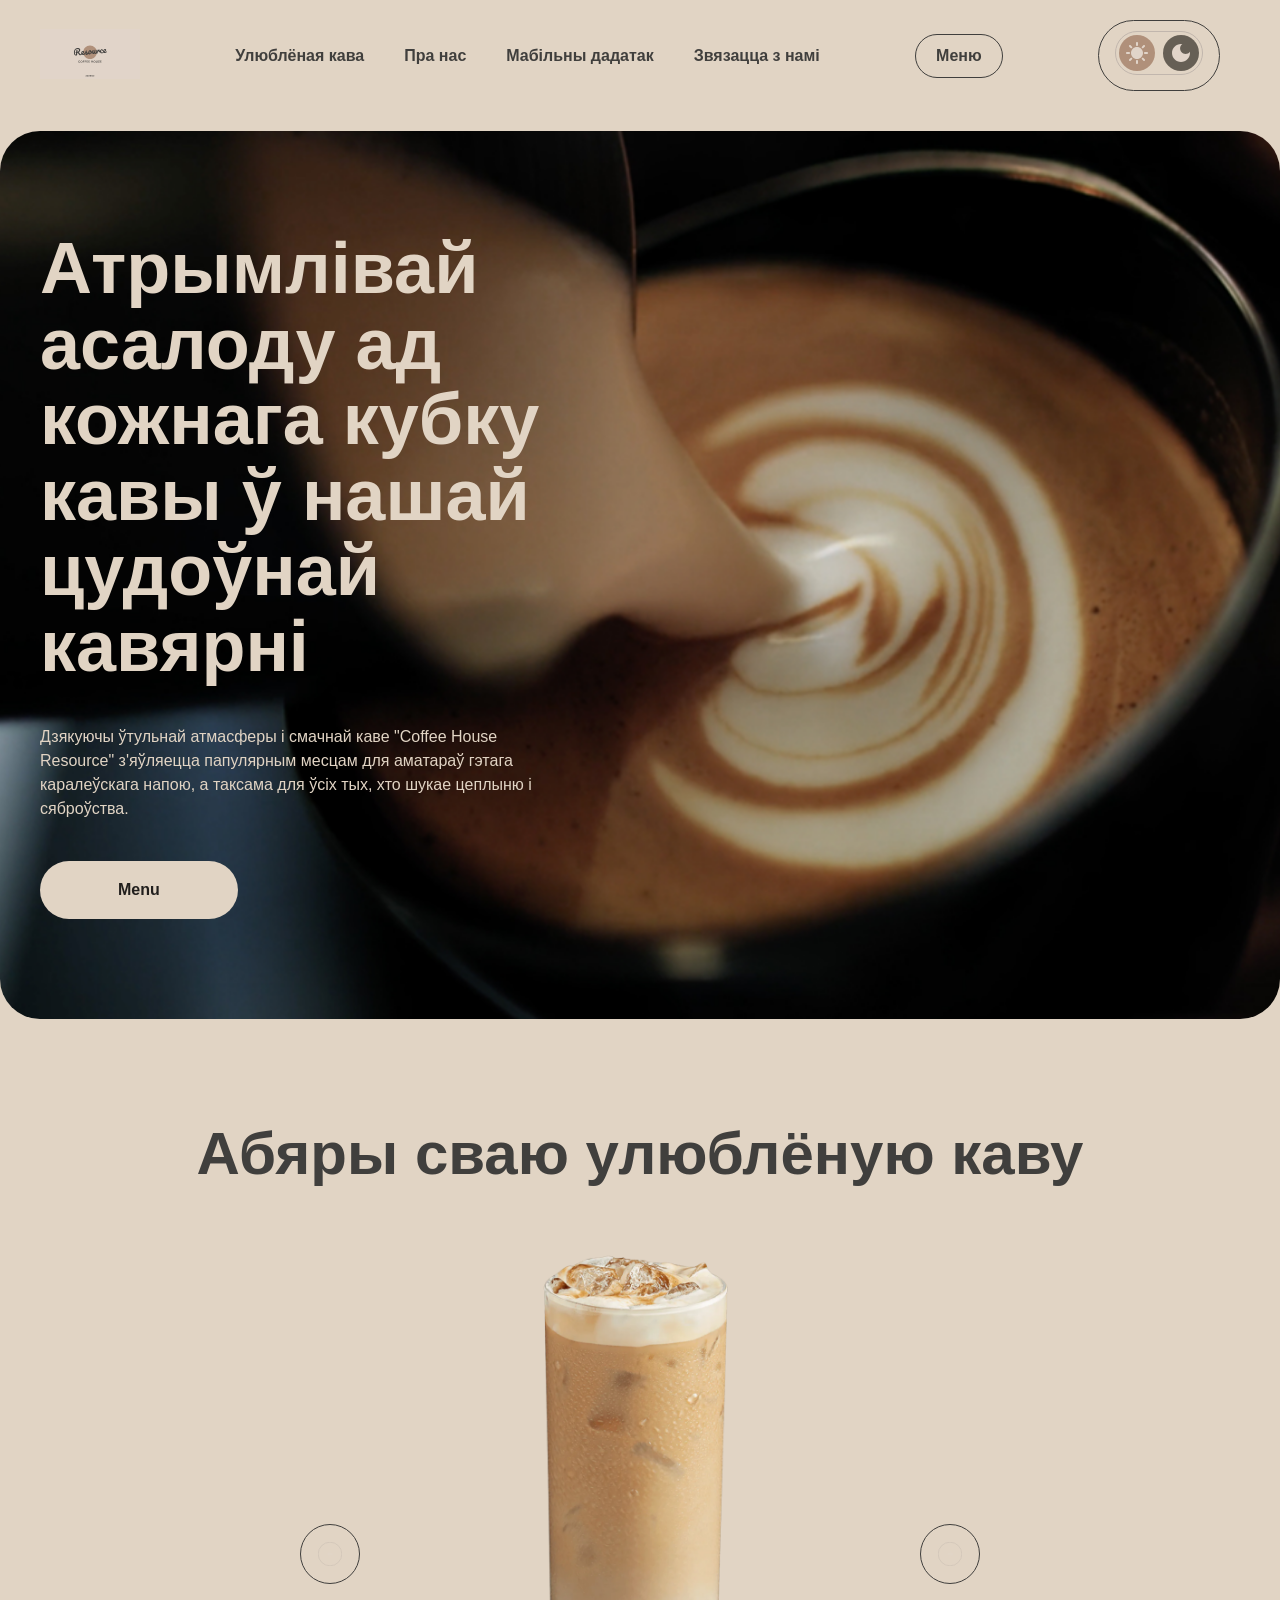
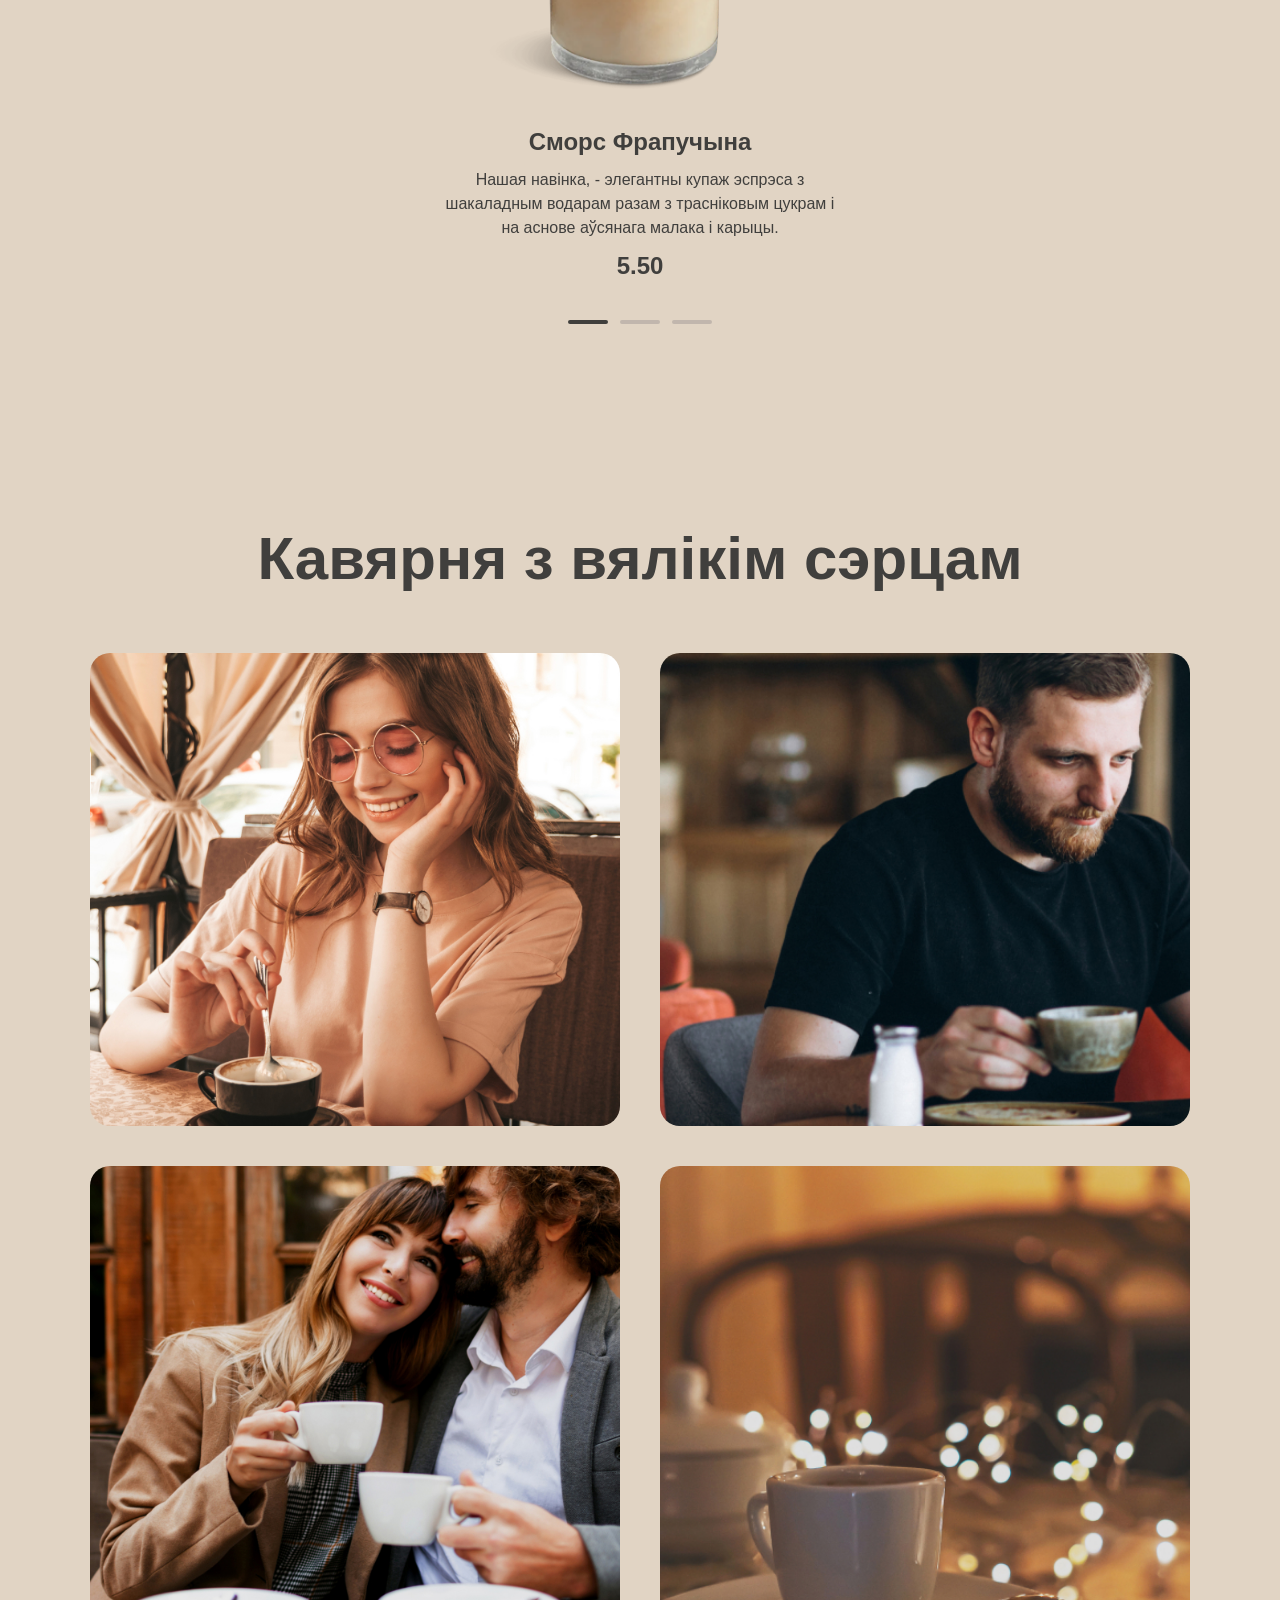
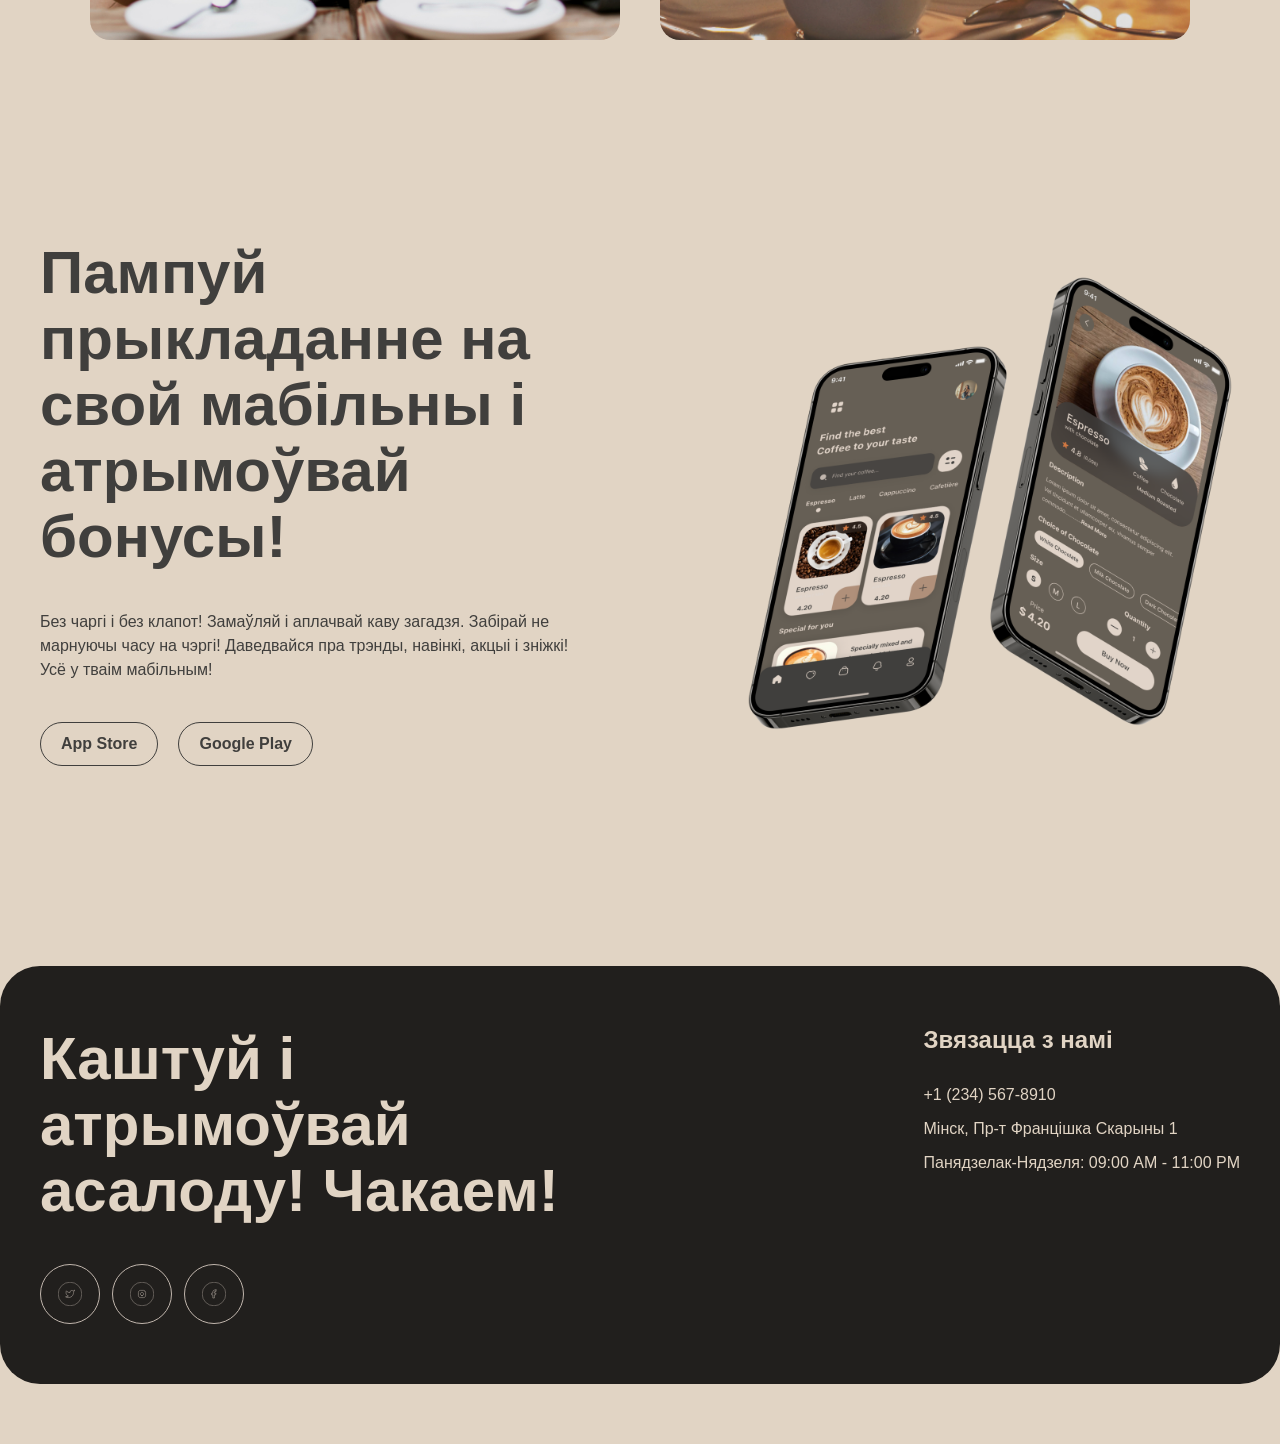
==== commit 38cec1b1: "feat: implement functional slider with three slides" ====
--- a/index.html
+++ b/index.html
@@ -64,11 +64,11 @@
             >
           </li>
           <li>
-            <a href="index.html#about" class="mobile-menu__link"></a>Пра нас
+            <a href="index.html#about" class="mobile-menu__link">Пра нас</a>
           </li>
           <li>
             <a href="index.html#contacts" class="mobile-menu__link"
-              >Звяўацца з намі</a
+              >Звязацца з намі</a
             >
           </li>
           <li><a href="catalog.html" class="mobile-menu__link">Меню</a></li>
@@ -114,13 +114,18 @@
             >
               <img src="assets/arrow-left.svg" alt="Назад" />
             </button>
+
             <div class="slider__window">
-              <div class="slider__track">
+              <div class="slider__track" id="slider-track">
                 <div class="slider__item">
                   <div class="slider__img-wrap">
-                    <img src="assets/coffee-1.png" alt="S'mores Frappuccino" />
+                    <img
+                      src="assets/slider/coffee-slider-1.png"
+                      alt="Сморс Фрапучына"
+                    />
                   </div>
-                  <h3 class="slider__title">S'mores Frappuccino</h3>
+
+                  <h3 class="slider__title">Сморс Фрапучына</h3>
                   <p class="slider__text">
                     Нашая навінка, - элегантны купаж эспрэса з шакаладным
                     водарам разам з трасніковым цукрам і на аснове аўсянага
@@ -128,8 +133,39 @@
                   </p>
                   <span class="slider__price">5.50</span>
                 </div>
+
+                <div class="slider__item">
+                  <div class="slider__img-wrap">
+                    <img
+                      src="assets/slider/coffee-slider-2.png"
+                      alt="Карамельны Макіята"
+                    />
+                  </div>
+                  <h3 class="slider__title">Карамельны Макіята</h3>
+                  <p class="slider__text">
+                    Духмяны напой з водарам ванілі ды карамелі. Для тых хто
+                    абірае яскравы смак
+                  </p>
+                  <span class="slider__price">5.00</span>
+                </div>
+
+                <div class="slider__item">
+                  <div class="slider__img-wrap">
+                    <img
+                      src="assets/slider/coffee-slider-3.png"
+                      alt="Айс Кава"
+                    />
+                  </div>
+                  <h3 class="slider__title">Айс Кава</h3>
+                  <p class="slider__text">
+                    Духмяны эспрэса з лёдам, -нішто так не астудзіць спякотнаю
+                    парою
+                  </p>
+                  <span class="slider__price">4.50</span>
+                </div>
               </div>
             </div>
+
             <button
               class="slider__arrow slider__arrow-right"
               id="next-slide"
@@ -269,5 +305,6 @@
 
     <script src="js/theme.js"></script>
     <script src="js/burger.js"></script>
+    <script src="js/slider.js"></script>
   </body>
 </html>
--- a/css/style.css
+++ b/css/style.css
@@ -221,7 +221,13 @@
   overflow: hidden;
 }
 
+.slider__track {
+  display: flex;
+  transition: transform 0.5s ease;
+}
+
 .slider__item {
+  min-width: 100%;
   display: flex;
   flex-direction: column;
   align-items: center;
